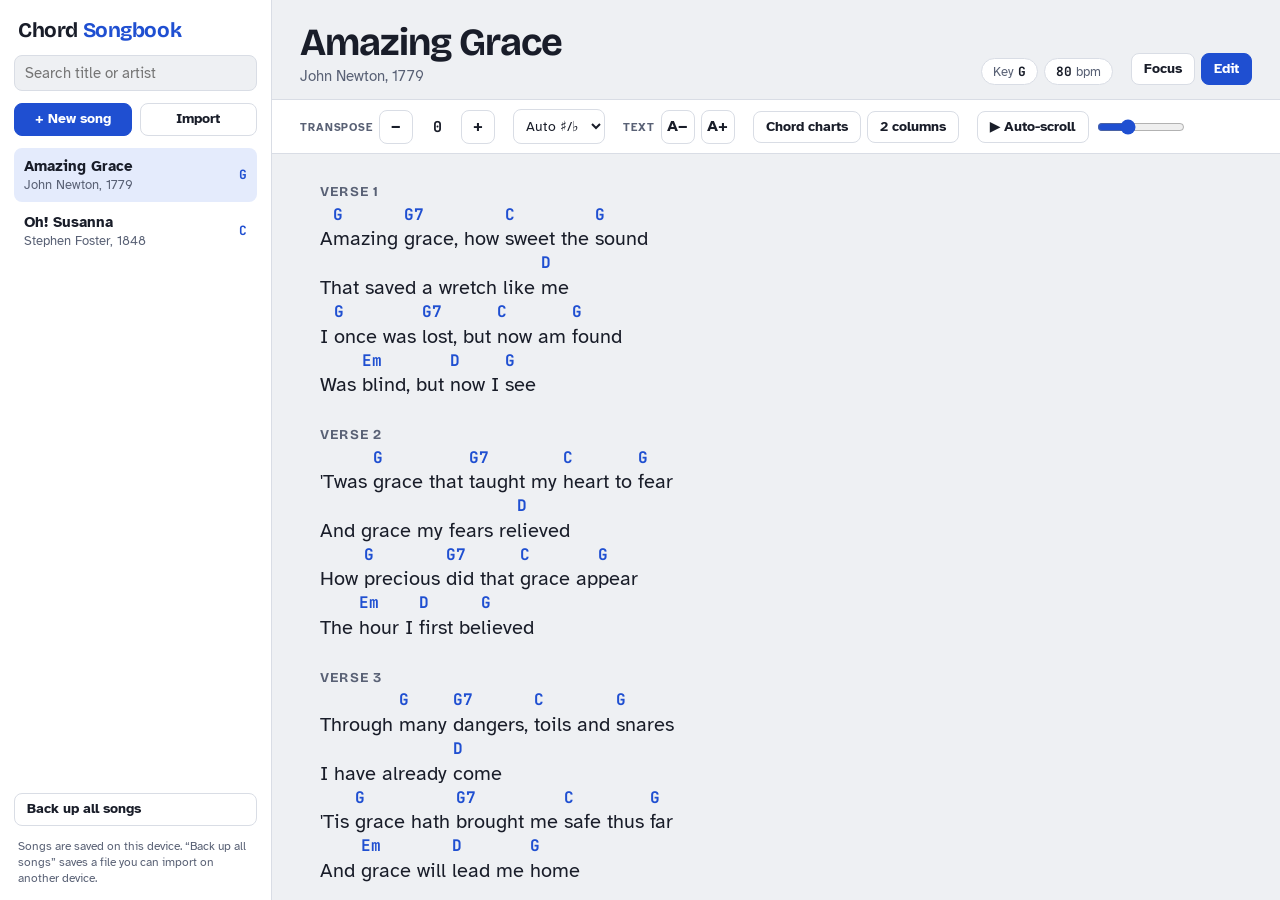
==== index.html @ 1536c65c "Add files via upload" ====
<!DOCTYPE html>
<html lang="en">
<head>
<meta charset="utf-8">
<meta name="viewport" content="width=device-width, initial-scale=1, viewport-fit=cover">
<meta name="apple-mobile-web-app-capable" content="yes">
<meta name="mobile-web-app-capable" content="yes">
<meta name="apple-mobile-web-app-title" content="Songbook">
<meta name="apple-mobile-web-app-status-bar-style" content="default">
<meta name="theme-color" content="#ffffff" media="(prefers-color-scheme: light)">
<meta name="theme-color" content="#181c25" media="(prefers-color-scheme: dark)">
<link rel="manifest" href="manifest.webmanifest">
<link rel="apple-touch-icon" href="icon-180.png">
<title>Chord Songbook</title>
<link rel="preconnect" href="https://fonts.googleapis.com">
<link rel="preconnect" href="https://fonts.gstatic.com" crossorigin>
<link href="https://fonts.googleapis.com/css2?family=Atkinson+Hyperlegible:wght@400;700&family=Bricolage+Grotesque:opsz,wght@12..96,600;12..96,700&family=JetBrains+Mono:wght@500;700&display=swap" rel="stylesheet">
<style>
:root{
  /* Layout: song library rail on the left, music-stand reading pane on the right */
  --bg:#eef0f3; --surface:#ffffff; --ink:#191d29; --muted:#596175; --line:#d9dde5;
  --accent:#1f4fd1; --accent-soft:#e4ebfc; --danger:#b42318;
  --f-display:"Bricolage Grotesque","Segoe UI",system-ui,sans-serif;
  --f-body:"Atkinson Hyperlegible","Segoe UI",system-ui,sans-serif;
  --f-chord:"JetBrains Mono",ui-monospace,"Cascadia Mono",Consolas,monospace;
  color-scheme:light;
}
@media (prefers-color-scheme: dark){
  :root:not([data-theme="light"]){
    --bg:#10131a; --surface:#181c25; --ink:#e7eaf1; --muted:#949cae; --line:#2b3140;
    --accent:#8aa9ff; --accent-soft:#1e2842; --danger:#ff8a80; color-scheme:dark;
  }
}
:root[data-theme="dark"]{
  --bg:#10131a; --surface:#181c25; --ink:#e7eaf1; --muted:#949cae; --line:#2b3140;
  --accent:#8aa9ff; --accent-soft:#1e2842; --danger:#ff8a80; color-scheme:dark;
}
*{box-sizing:border-box}
html,body{height:100%;margin:0}
body{background:var(--bg);color:var(--ink);font-family:var(--f-body);font-size:15px;overflow:hidden;overscroll-behavior:none;-webkit-tap-highlight-color:transparent;-webkit-text-size-adjust:100%}
.app{padding:env(safe-area-inset-top) env(safe-area-inset-right) 0 env(safe-area-inset-left)}
.scroller,.song-list,.edit-prev{-webkit-overflow-scrolling:touch}
button,select,input,textarea{font:inherit;color:inherit}
:focus-visible{outline:2px solid var(--accent);outline-offset:2px}
[hidden]{display:none !important}

.app{display:grid;grid-template-columns:272px minmax(0,1fr);height:100%}
.app.focus{grid-template-columns:minmax(0,1fr)}
.app.focus .lib{display:none}

/* Library */
.lib{background:var(--surface);border-right:1px solid var(--line);display:flex;flex-direction:column;gap:12px;padding:18px 14px 14px;min-height:0}
.lib-head{display:flex;justify-content:space-between;align-items:center;padding:0 4px}
.brand{font-family:var(--f-display);font-weight:700;font-size:1.3rem;letter-spacing:-.02em}
.brand span{color:var(--accent)}
#search{width:100%;padding:8px 10px;border:1px solid var(--line);border-radius:8px;background:var(--bg)}
.lib-actions{display:flex;gap:8px}
.lib-actions .btn{flex:1;justify-content:center}
.song-list{list-style:none;margin:0;padding:0;overflow:auto;flex:1;min-height:0;display:flex;flex-direction:column;gap:2px}
.song-list button{width:100%;text-align:left;border:0;background:none;padding:9px 10px;border-radius:8px;cursor:pointer;display:grid;grid-template-columns:1fr auto;gap:1px 10px}
.song-list button:hover{background:var(--bg)}
.song-list button[aria-current="true"]{background:var(--accent-soft)}
.sl-title{font-weight:700;overflow-wrap:anywhere}
.sl-artist{grid-column:1;color:var(--muted);font-size:.84rem}
.sl-key{grid-row:1 / 3;grid-column:2;align-self:center;font-family:var(--f-chord);font-size:.8rem;color:var(--accent);font-weight:700}
.empty-list{color:var(--muted);font-size:.9rem;padding:8px 10px}
.lib-foot{margin:0;color:var(--muted);font-size:.78rem;padding:0 4px}

/* Buttons */
.btn{display:inline-flex;align-items:center;gap:6px;border:1px solid var(--line);background:var(--surface);padding:7px 12px;border-radius:8px;cursor:pointer;font-weight:700;font-size:.88rem;white-space:nowrap;line-height:1.2}
.btn:hover{border-color:var(--muted)}
.btn.primary{background:var(--accent);border-color:var(--accent);color:var(--surface)}
.btn.danger{color:var(--danger)}
.btn.danger.armed{background:var(--danger);border-color:var(--danger);color:var(--surface)}
.btn[aria-pressed="true"]{background:var(--accent-soft);border-color:var(--accent);color:var(--accent)}
.btn.sq{width:34px;height:34px;padding:0;justify-content:center;font-size:1rem}
.only-mobile{display:none}

/* Main */
.main{min-width:0;min-height:0;display:flex;flex-direction:column}
.view,.edit{display:flex;flex-direction:column;min-height:0;flex:1}
.song-head{display:flex;align-items:flex-end;gap:12px 18px;padding:22px 28px 14px;flex-wrap:wrap}
.titles{flex:1;min-width:200px}
h1{font-family:var(--f-display);font-size:clamp(1.6rem,3vw,2.4rem);line-height:1.08;margin:0;text-wrap:balance;letter-spacing:-.025em}
.artist{margin:4px 0 0;color:var(--muted)}
.chips{display:flex;gap:6px;flex-wrap:wrap}
.chip{font-size:.8rem;border:1px solid var(--line);border-radius:999px;padding:4px 11px;background:var(--surface);color:var(--muted)}
.chip b{color:var(--ink);font-family:var(--f-chord)}
.toolbar{display:flex;flex-wrap:wrap;gap:8px 18px;align-items:center;padding:9px 28px;border-top:1px solid var(--line);border-bottom:1px solid var(--line);background:var(--surface)}
.tg{display:flex;align-items:center;gap:6px}
.tg.end{margin-left:auto}
.tl{font-size:.7rem;text-transform:uppercase;letter-spacing:.08em;color:var(--muted);font-weight:700}
#tVal{min-width:2.4em;text-align:center;font-family:var(--f-chord);font-weight:700;font-variant-numeric:tabular-nums}
select{border:1px solid var(--line);border-radius:8px;background:var(--surface);padding:7px 8px;font-size:.88rem}
input[type=range]{accent-color:var(--accent);width:88px}
.scroller{flex:1;overflow:auto;padding:26px 28px 45vh;scroll-behavior:auto}

/* Song sheet */
.sheet{--fs:20px;font-size:var(--fs);max-width:62em}
.sheet.cols{columns:2 20em;column-gap:3em;max-width:none}
.stanza{margin:0 0 1.1em;break-inside:avoid;padding:.15em 0 .15em .85em;border-left:3px solid transparent}
.stanza.chorus{border-left-color:var(--accent)}
.label{font-family:var(--f-display);font-weight:700;font-size:.68em;text-transform:uppercase;letter-spacing:.09em;color:var(--muted);margin:0 0 .25em}
.line{display:flex;flex-wrap:wrap;align-items:flex-end;line-height:1.35}
.line.plain{display:block;white-space:pre-wrap}
.seg{display:inline-flex;flex-direction:column}
.ch{font-family:var(--f-chord);font-weight:700;color:var(--accent);font-size:.8em;padding:0 .5em 0 0;line-height:1.35;white-space:pre;border:0;background:none;text-align:left;cursor:pointer;border-radius:3px}
.ch:hover{text-decoration:underline;text-underline-offset:3px}
.ch.na{cursor:default;text-decoration:none}
.ch.blank{visibility:hidden;width:0;padding:0;overflow:hidden}
.ly{white-space:pre;min-height:1.35em}
.chords-only .seg{margin-right:1.1em}
.chords-only .ly{display:none}
.sheet-empty{color:var(--muted);font-size:1rem;max-width:36em}

/* Chord diagrams */
.diagrams{display:flex;flex-wrap:wrap;gap:10px;margin:0 0 26px}
.dg{background:var(--surface);border:1px solid var(--line);border-radius:10px;padding:8px 6px 6px;display:flex;flex-direction:column;align-items:center;gap:2px;width:86px}
.dg-name{font-family:var(--f-chord);font-weight:700;color:var(--accent);font-size:.9rem}
.dg svg{width:70px;height:82px;color:var(--ink);display:block}
.dg-note{font-size:.68rem;color:var(--muted);text-align:center}
.pop{position:fixed;z-index:30;filter:drop-shadow(0 6px 18px rgba(0,0,0,.18))}

/* Editor */
.edit-bar{display:flex;gap:8px;align-items:center;padding:12px 20px;border-bottom:1px solid var(--line);background:var(--surface);flex-wrap:wrap}
.edit-bar strong{font-family:var(--f-display);font-size:1.1rem}
.spacer{flex:1}
.edit-grid{flex:1;display:grid;grid-template-columns:minmax(0,1fr) minmax(0,1fr);min-height:0}
.edit-src{display:flex;flex-direction:column;padding:16px 20px;gap:10px;min-height:0;border-right:1px solid var(--line);overflow:auto}
.edit-src label,.prev-label{font-size:.7rem;text-transform:uppercase;letter-spacing:.08em;color:var(--muted);font-weight:700}
#src{flex:1;min-height:320px;resize:none;font-family:var(--f-chord);font-size:14px;line-height:1.55;border:1px solid var(--line);border-radius:10px;padding:12px 14px;background:var(--surface);tab-size:4;white-space:pre;overflow:auto}
.edit-prev{overflow:auto;padding:16px 24px 60px;display:flex;flex-direction:column;gap:12px}
.edit-prev .sheet{--fs:17px}
.prev-title{font-family:var(--f-display);font-size:1.4rem;font-weight:700;margin:0}
.help{font-size:.86rem;color:var(--muted);border:1px solid var(--line);border-radius:10px;padding:8px 12px;background:var(--surface)}
.help summary{cursor:pointer;font-weight:700;color:var(--ink)}
.help dl{display:grid;grid-template-columns:auto 1fr;gap:6px 14px;margin:10px 0 4px}
.help dt{font-family:var(--f-chord);color:var(--ink);font-size:.8rem;white-space:pre}
.help dd{margin:0}

.toast{position:fixed;bottom:20px;left:50%;transform:translateX(-50%);background:var(--ink);color:var(--bg);padding:9px 16px;border-radius:8px;font-weight:700;font-size:.9rem;z-index:40;opacity:0;pointer-events:none;transition:opacity .2s}
.toast.show{opacity:1}
.scrim{display:none}

@media (max-width: 760px){
  .app{grid-template-columns:minmax(0,1fr)}
  .lib{position:fixed;inset:0 auto 0 0;width:min(300px,86vw);z-index:20;transform:translateX(-102%);transition:transform .2s ease;box-shadow:0 0 40px rgba(0,0,0,.25)}
  .lib.open{transform:none}
  .scrim.show{display:block;position:fixed;inset:0;background:rgba(0,0,0,.35);z-index:15}
  .only-mobile{display:inline-flex}
  .song-head{padding:16px 16px 10px}
  .toolbar{padding:8px 16px;gap:8px 12px}
  .tg.end{margin-left:0}
  .scroller{padding:18px 16px 45vh}
  .edit-grid{grid-template-columns:minmax(0,1fr);overflow:auto}
  .edit-src{border-right:0;border-bottom:1px solid var(--line);overflow:visible}
  #src{min-height:45vh}
  .edit-prev{overflow:visible}
}
@media (pointer: coarse){
  .btn{min-height:42px;padding:8px 14px}
  .btn.sq{width:44px;height:44px}
  select{min-height:42px}
  #search,select,#src{font-size:16px}
  input[type=range]{width:120px}
  .song-list button{padding:12px 10px}
  .lib-foot{padding-bottom:env(safe-area-inset-bottom)}
}
@media (prefers-reduced-motion: reduce){ .lib,.toast{transition:none} }
</style>
</head>
<body>
<div class="app" id="app">
  <aside class="lib" id="lib" aria-label="Song library">
    <div class="lib-head">
      <div class="brand">Chord <span>Songbook</span></div>
      <button class="btn sq only-mobile" id="closeLib" aria-label="Close song list">✕</button>
    </div>
    <input id="search" type="search" placeholder="Search title or artist" aria-label="Search songs">
    <div class="lib-actions">
      <button class="btn primary" id="newSong">+ New song</button>
      <button class="btn" id="importBtn">Import</button>
      <input type="file" id="importFile" accept=".cho,.chordpro,.chopro,.crd,.pro,.txt,.json,text/plain,application/json" multiple hidden>
    </div>
    <ul class="song-list" id="songList"></ul>
    <button class="btn" id="backupBtn">Back up all songs</button>
    <p class="lib-foot">Songs are saved on this device. “Back up all songs” saves a file you can import on another device.</p>
  </aside>
  <div class="scrim" id="scrim"></div>

  <main class="main">
    <section class="view" id="viewMode">
      <header class="song-head">
        <button class="btn only-mobile" id="openLib">☰ Songs</button>
        <div class="titles">
          <h1 id="songTitle">Untitled</h1>
          <p class="artist" id="songArtist"></p>
        </div>
        <div class="chips" id="chips"></div>
        <div class="tg">
          <button class="btn" id="focusBtn" aria-pressed="false">Focus</button>
          <button class="btn primary" id="editBtn">Edit</button>
        </div>
      </header>
      <div class="toolbar" id="toolbar" role="toolbar" aria-label="Song controls">
        <div class="tg"><span class="tl">Transpose</span>
          <button class="btn sq" id="tDown" aria-label="Transpose down a half step">−</button>
          <output id="tVal" aria-live="polite">0</output>
          <button class="btn sq" id="tUp" aria-label="Transpose up a half step">+</button>
        </div>
        <div class="tg">
          <select id="acc" aria-label="Sharps or flats">
            <option value="auto">Auto ♯/♭</option>
            <option value="sharp">Sharps ♯</option>
            <option value="flat">Flats ♭</option>
          </select>
        </div>
        <div class="tg"><span class="tl">Text</span>
          <button class="btn sq" id="fDown" aria-label="Smaller text">A−</button>
          <button class="btn sq" id="fUp" aria-label="Larger text">A+</button>
        </div>
        <div class="tg">
          <button class="btn" id="dgBtn" aria-pressed="false">Chord charts</button>
          <button class="btn" id="colsBtn" aria-pressed="false">2 columns</button>
        </div>
        <div class="tg"><button class="btn" id="scrollBtn" aria-pressed="false">▶ Auto-scroll</button>
          <input type="range" id="speed" min="1" max="10" value="4" aria-label="Scroll speed">
        </div>
      </div>
      <div class="scroller" id="scroller">
        <div class="diagrams" id="diagrams" hidden></div>
        <article class="sheet" id="sheet"></article>
      </div>
    </section>

    <section class="edit" id="editMode" hidden>
      <div class="edit-bar">
        <strong id="editHeading">Edit song</strong>
        <span class="spacer"></span>
        <button class="btn" id="copyBtn">Copy text</button>
        <button class="btn danger" id="deleteBtn">Delete</button>
        <button class="btn" id="cancelBtn">Cancel</button>
        <button class="btn primary" id="saveBtn">Save</button>
      </div>
      <div class="edit-grid">
        <div class="edit-src">
          <label for="src">Song text</label>
          <textarea id="src" spellcheck="false" autocomplete="off"></textarea>
          <details class="help">
            <summary>Formatting help</summary>
            <dl>
              <dt>[G]Amazing [C]grace</dt><dd>Chord in brackets, placed right before the syllable it lands on.</dd>
              <dt>G      C
Amazing grace</dt><dd>Or paste a chord line above a lyric line; columns line up automatically.</dd>
              <dt>{title: Song}</dt><dd>Also {artist: …}, {key: G}, {capo: 2}, {tempo: 90}.</dd>
              <dt>Verse 1:</dt><dd>Section labels: a short line ending in a colon, or [Chorus], [Bridge], etc.</dd>
              <dt>{soc} … {eoc}</dt><dd>Marks a chorus block. A “Chorus:” label works too.</dd>
              <dt>{c: Repeat x2}</dt><dd>A note shown between sections.</dd>
            </dl>
          </details>
        </div>
        <div class="edit-prev">
          <div class="prev-label">Preview</div>
          <p class="prev-title" id="prevTitle"></p>
          <article class="sheet" id="preview"></article>
        </div>
      </div>
    </section>
  </main>
</div>
<div class="pop" id="pop" hidden></div>
<div class="toast" id="toast" role="status"></div>

<script>
(function(){
"use strict";
const $ = id => document.getElementById(id);

/* ---------- Music theory ---------- */
const SHARP = ['C','C#','D','D#','E','F','F#','G','G#','A','A#','B'];
const FLAT  = ['C','Db','D','Eb','E','F','Gb','G','Ab','A','Bb','B'];
const ODD = {Cb:11, Fb:4, 'E#':5, 'B#':0};
function normAcc(s){ return s.replace(/♯/g,'#').replace(/♭/g,'b'); }
function noteIdx(n){
  n = normAcc(n);
  let i = SHARP.indexOf(n); if (i < 0) i = FLAT.indexOf(n);
  if (i < 0 && n in ODD) i = ODD[n];
  return i;
}
const CHORD_RE = /^[A-G](?:#|b|♯|♭)?(?:maj|min|m|M|dim|aug|sus|add|°|ø|\+|-)?\d*(?:(?:maj|sus|add|b|#|♭|♯|\+|-)\d+)*(?:\([^)]*\))?(?:\/[A-G](?:#|b|♯|♭)?)?$/;
function isChord(t){ return CHORD_RE.test(t.trim()); }
function isChordLine(t){
  const toks = t.trim().split(/\s+/).filter(Boolean);
  if (!toks.length) return false;
  let n = 0;
  for (const k of toks){
    if (k === '|' || k === '||' || /^N\.?C\.?$/i.test(k) || /^\(?x\d+\)?$/i.test(k)) continue;
    if (!isChord(k)) return false;
    n++;
  }
  return n > 0;
}
function transposeChord(ch, semis, flats){
  const m = normAcc(ch).match(/^([A-G][#b]?)(.*?)(?:\/([A-G][#b]?))?$/);
  if (!m || !isChord(ch)) return ch;
  const names = flats ? FLAT : SHARP;
  const mv = n => { const i = noteIdx(n); return i < 0 ? n : names[(i + semis + 120) % 12]; };
  return mv(m[1]) + m[2] + (m[3] ? '/' + mv(m[3]) : '');
}
function prettyChord(c){
  return c.replace(/^([A-G])#/,'$1♯').replace(/^([A-G])b/,'$1♭')
          .replace(/\/([A-G])#/,'/$1♯').replace(/\/([A-G])b/,'/$1♭')
          .replace(/b(\d)/g,'♭$1').replace(/#(\d)/g,'♯$1');
}
const FLAT_MAJ = [5,10,3,8,1,6], FLAT_MIN = [2,7,0,5,10,3];
function useFlats(baseChord, semis, pref){
  if (pref === 'flat') return true;
  if (pref === 'sharp') return false;
  if (!baseChord) return false;
  const m = normAcc(baseChord).match(/^([A-G][#b]?)(m(?!aj))?/);
  if (!m) return false;
  const i = noteIdx(m[1]); if (i < 0) return false;
  const t = (i + semis + 120) % 12;
  return m[2] ? FLAT_MIN.includes(t) : FLAT_MAJ.includes(t);
}

/* ---------- Guitar chord shapes ---------- */
const SHAPES = {
  C:'x32010', D:'xx0232', E:'022100', F:'133211', G:'320003', A:'x02220', B:'x24442',
  Cm:'x35543', Dm:'xx0231', Em:'022000', Fm:'133111', Gm:'355333', Am:'x02210', Bm:'x24432',
  C7:'x32310', D7:'xx0212', E7:'020100', F7:'131211', G7:'320001', A7:'x02020', B7:'x21202',
  Am7:'x02010', Dm7:'xx0211', Em7:'022030', Bm7:'x20202',
  Cmaj7:'x32000', Dmaj7:'xx0222', Fmaj7:'xx3210', Gmaj7:'320002', Amaj7:'x02120', Emaj7:'021100',
  Dsus2:'xx0230', Dsus4:'xx0233', Asus2:'x02200', Asus4:'x02230', Esus4:'022200', Gsus4:'330013', Csus4:'x33010',
  Cadd9:'x32030', 'F#m':'244222', 'C#m':'x46654', 'G#m':'466444', 'F#':'244322', 'C#':'x46664',
  Bb:'x13331', Eb:'x68886', Ab:'466544', Bbm:'x13321', Ebm:'x68766'
};
const ENH = {'C#':'Db','Db':'C#','D#':'Eb','Eb':'D#','F#':'Gb','Gb':'F#','G#':'Ab','Ab':'G#','A#':'Bb','Bb':'A#'};
const E_SHAPE = {'':[0,2,2,1,0,0], m:[0,2,2,0,0,0], '7':[0,2,0,1,0,0], m7:[0,2,0,0,0,0], sus4:[0,2,2,2,0,0]};
const A_SHAPE = {'':[-1,0,2,2,2,0], m:[-1,0,2,2,1,0], '7':[-1,0,2,0,2,0], m7:[-1,0,2,0,1,0], maj7:[-1,0,2,1,2,0], sus4:[-1,0,2,2,3,0], sus2:[-1,0,2,2,0,0]};
const parseShape = s => s.split('').map(c => c === 'x' ? -1 : +c);
function chordShape(name){
  name = normAcc(name).split('/')[0];
  const m = name.match(/^([A-G][#b]?)(.*)$/); if (!m) return null;
  let root = m[1], suf = m[2];
  suf = suf.replace(/^min/,'m').replace(/^-(?=\d|$)/,'m').replace(/^M7/,'maj7').replace(/^M$/,'').replace(/^maj$/,'');
  if (SHAPES[root + suf]) return {frets: parseShape(SHAPES[root + suf])};
  if (ENH[root] && SHAPES[ENH[root] + suf]) return {frets: parseShape(SHAPES[ENH[root] + suf])};
  let q = suf, approx = false;
  if (!(q in A_SHAPE) && !(q in E_SHAPE)){
    approx = true;
    if (/^m(?!aj)/.test(q)) q = q.includes('7') ? 'm7' : 'm';
    else q = q.includes('7') ? '7' : '';
  }
  const r = noteIdx(root); if (r < 0) return null;
  const cands = [];
  if (E_SHAPE[q]) cands.push({base:(r - 4 + 12) % 12, s:E_SHAPE[q]});
  if (A_SHAPE[q]) cands.push({base:(r - 9 + 12) % 12, s:A_SHAPE[q]});
  cands.sort((a,b) => a.base - b.base);
  const c = cands[0];
  return {frets: c.s.map(f => f < 0 ? -1 : f + c.base), approx: approx ? (root + q) : null};
}
function diagramSVG(frets){
  const fretted = frets.filter(f => f > 0);
  const max = fretted.length ? Math.max(...fretted) : 0;
  const min = fretted.length ? Math.min(...fretted) : 0;
  const base = max <= 4 ? 1 : min;
  const x0 = 14, dx = 9, y0 = 16, dy = 12, nF = 5;
  let s = '<svg viewBox="0 0 70 82" aria-hidden="true">';
  for (let i = 0; i < 6; i++) s += `<line x1="${x0+i*dx}" y1="${y0}" x2="${x0+i*dx}" y2="${y0+nF*dy}" stroke="currentColor" stroke-width=".9" opacity=".55"/>`;
  for (let j = 0; j <= nF; j++){
    const nut = j === 0 && base === 1;
    s += `<line x1="${x0}" y1="${y0+j*dy}" x2="${x0+5*dx}" y2="${y0+j*dy}" stroke="currentColor" stroke-width="${nut?3:.9}" opacity="${nut?1:.55}"/>`;
  }
  if (base > 1) s += `<text x="${x0-4}" y="${y0+dy*.5+3}" font-size="8" text-anchor="end" fill="currentColor" font-family="sans-serif">${base}</text>`;
  const first = frets.findIndex(f => f >= 0);
  const barre = min > 0 && frets[first] === min && frets[5] === min && frets.slice(first).every(f => f >= min) && frets.filter(f => f === min).length >= 2;
  if (barre){
    const y = y0 + (min - base + .5) * dy;
    s += `<rect x="${x0+first*dx-3.6}" y="${y-3.6}" width="${(5-first)*dx+7.2}" height="7.2" rx="3.6" fill="currentColor"/>`;
  }
  frets.forEach((f,i) => {
    const x = x0 + i*dx;
    if (f < 0) s += `<text x="${x}" y="${y0-4}" font-size="8" text-anchor="middle" fill="currentColor" opacity=".7" font-family="sans-serif">×</text>`;
    else if (f === 0) s += `<circle cx="${x}" cy="${y0-6}" r="2.4" fill="none" stroke="currentColor" stroke-width=".9"/>`;
    else if (!(barre && f === min)) s += `<circle cx="${x}" cy="${y0+(f-base+.5)*dy}" r="3.5" fill="currentColor"/>`;
  });
  return s + '</svg>';
}
function diagramCard(name){
  const shape = chordShape(name);
  const label = esc(prettyChord(name));
  if (!shape) return `<div class="dg"><div class="dg-name">${label}</div><div class="dg-note">No chart</div></div>`;
  const note = shape.approx ? `<div class="dg-note">shown as ${esc(prettyChord(shape.approx))}</div>` : '';
  return `<div class="dg"><div class="dg-name">${label}</div>${diagramSVG(shape.frets)}${note}</div>`;
}

/* ---------- Parsing ---------- */
function esc(s){ return String(s).replace(/[&<>"]/g, c => ({'&':'&amp;','<':'&lt;','>':'&gt;','"':'&quot;'}[c])); }
const SECTION_RE = /^(verse|chorus|bridge|intro|outro|pre-?chorus|refrain|interlude|solo|tag|coda|instrumental|ending|break|hook|riff)\b[\w .#\-]*:?$/i;
function labelOf(t){
  const br = t.match(/^\[([^\]]+)\]:?$/);
  if (br && !isChord(br[1].trim()) && !/^N\.?C\.?$/i.test(br[1].trim())) return br[1].trim();
  if (t.length <= 32 && !t.includes('[') && (SECTION_RE.test(t) || /^[A-Za-z][\w .#\-]{0,26}:$/.test(t)) && !isChordLine(t)) return t.replace(/:$/,'').trim();
  return null;
}
function chordPositions(line){
  const res = [], re = /\S+/g; let m;
  while ((m = re.exec(line))) if (m[0] !== '|' && m[0] !== '||') res.push({pos:m.index, chord:m[0]});
  return res;
}
function mergeLines(cline, lyric){
  const cp = chordPositions(cline), segs = [];
  let ly = lyric;
  const last = cp[cp.length-1].pos;
  if (ly.length < last) ly = ly.padEnd(last, ' ');
  if (cp[0].pos > 0) segs.push({chord:'', text:ly.slice(0, cp[0].pos)});
  cp.forEach((c,i) => segs.push({chord:c.chord, text:ly.slice(c.pos, i+1 < cp.length ? cp[i+1].pos : undefined)}));
  return segs;
}
function parseInline(line){
  const parts = line.split(/\[([^\]]*)\]/), segs = [];
  if (parts[0]) segs.push({chord:'', text:parts[0]});
  for (let i = 1; i < parts.length; i += 2) segs.push({chord:parts[i].trim(), text:parts[i+1] || ''});
  return segs;
}
function parseSong(text){
  const meta = {}, out = [];
  let chorus = false, plainChorus = false;
  const raw = text.replace(/\r\n?/g,'\n').replace(/\t/g,'    ').split('\n');
  for (let i = 0; i < raw.length; i++){
    const line = raw[i], t = line.trim();
    const d = t.match(/^\{\s*([a-z_]+)\s*(?::\s*(.*?))?\s*\}$/i);
    if (d){
      const k = d[1].toLowerCase(), v = (d[2] || '').trim();
      if (k === 'title' || k === 't') meta.title = v;
      else if (['subtitle','st','artist','composer','lyricist'].includes(k)) { if (!meta.artist) meta.artist = v; }
      else if (k === 'key') meta.key = v;
      else if (k === 'capo') meta.capo = v;
      else if (k === 'tempo') meta.tempo = v;
      else if (['comment','c','ci','comment_italic','cb','comment_box','highlight'].includes(k)) out.push({type:'label', text:v});
      else if (k === 'soc' || k === 'start_of_chorus'){ chorus = true; out.push({type:'break'}); out.push({type:'label', text:v || 'Chorus'}); }
      else if (k === 'eoc' || k === 'end_of_chorus'){ chorus = false; out.push({type:'break'}); }
      else if (k === 'sob' || k === 'start_of_bridge'){ out.push({type:'break'}); out.push({type:'label', text:v || 'Bridge'}); }
      else if (k === 'sov' || k === 'start_of_verse'){ out.push({type:'break'}); if (v) out.push({type:'label', text:v}); }
      continue;
    }
    if (t === ''){ plainChorus = false; out.push({type:'break'}); continue; }
    if (t.startsWith('#')) continue;
    const lab = labelOf(t);
    if (lab){
      plainChorus = /^(chorus|refrain)/i.test(lab);
      out.push({type:'break'}); out.push({type:'label', text:lab, chorus:plainChorus || chorus});
      continue;
    }
    let segs, only = false;
    if (isChordLine(t)){
      const next = raw[i+1];
      const nt = next === undefined ? '' : next.trim();
      if (nt && !isChordLine(nt) && !nt.startsWith('{') && !nt.includes('[') && !labelOf(nt)){
        segs = mergeLines(line.replace(/\t/g,'    '), next.replace(/\t/g,'    ')); i++;
      } else { segs = chordPositions(line).map(c => ({chord:c.chord, text:''})); only = true; }
    } else segs = parseInline(line);
    out.push({type:'lyric', segs, only, chorus: chorus || plainChorus});
  }
  return {meta, lines: out};
}
function firstChord(p){
  for (const l of p.lines) if (l.type === 'lyric') for (const s of l.segs) if (s.chord && isChord(s.chord)) return s.chord;
  return null;
}

/* ---------- Rendering ---------- */
function renderSheet(el, p, prefs, opts){
  const base = p.meta.key || firstChord(p);
  const flats = useFlats(base, prefs.t, prefs.acc);
  const tc = c => (prefs.t === 0 && prefs.acc === 'auto') ? c : transposeChord(c, prefs.t, flats);
  const used = [];
  const stanzas = []; let cur = null;
  const open = () => { if (!cur){ cur = {chorus:false, html:''}; stanzas.push(cur); } };
  for (const l of p.lines){
    if (l.type === 'break'){ cur = null; continue; }
    open();
    if (l.type === 'label'){
      if (l.chorus) cur.chorus = true;
      cur.html += `<div class="label">${esc(l.text)}</div>`; continue;
    }
    if (l.chorus) cur.chorus = true;
    const has = l.segs.some(s => s.chord);
    if (!has){ cur.html += `<div class="line plain">${esc(l.segs.map(s => s.text).join('')) || '&nbsp;'}</div>`; continue; }
    let h = `<div class="line${l.only ? ' chords-only' : ''}">`;
    for (const s of l.segs){
      let chHtml;
      if (!s.chord) chHtml = `<span class="ch blank" aria-hidden="true">·</span>`;
      else {
        const c = tc(s.chord), ok = isChord(c);
        if (ok && !used.includes(c)) used.push(c);
        chHtml = ok ? `<button type="button" class="ch" data-c="${esc(c)}">${esc(prettyChord(c))}</button>`
                    : `<span class="ch na">${esc(s.chord)}</span>`;
      }
      h += `<span class="seg">${chHtml}<span class="ly">${esc(s.text)}</span></span>`;
    }
    cur.html += h + '</div>';
  }
  el.innerHTML = stanzas.filter(s => s.html).map(s => `<div class="stanza${s.chorus ? ' chorus' : ''}">${s.html}</div>`).join('')
    || `<p class="sheet-empty">This song has no lyrics yet. Choose Edit to add some.</p>`;
  return {used, flats, tc};
}

/* ---------- Samples (public-domain songs) ---------- */
function cl(pairs){ let s = ''; for (const [pos, c] of pairs){ s = s.padEnd(pos, ' ') + c; } return s; }
const SAMPLES = [
`{title: Amazing Grace}
{artist: John Newton, 1779}
{key: G}
{tempo: 80}

Verse 1:
A[G]mazing [G7]grace, how [C]sweet the [G]sound
That saved a wretch like [D]me
I [G]once was [G7]lost, but [C]now am [G]found
Was [Em]blind, but [D]now I [G]see

Verse 2:
'Twas [G]grace that [G7]taught my [C]heart to [G]fear
And grace my fears re[D]lieved
How [G]precious [G7]did that [C]grace ap[G]pear
The [Em]hour I [D]first be[G]lieved

Verse 3:
Through [G]many [G7]dangers, [C]toils and [G]snares
I have already [D]come
'Tis [G]grace hath [G7]brought me [C]safe thus [G]far
And [Em]grace will [D]lead me [G]home`,
`{title: Oh! Susanna}
{artist: Stephen Foster, 1848}
{key: C}

Verse 1:
${cl([[0,'C'],[40,'G']])}
I come from Alabama with my banjo on my knee
${cl([[4,'C'],[37,'G'],[44,'C']])}
I'm going to Louisiana, my true love for to see
${cl([[3,'C'],[55,'G']])}
It rained all night the day I left, the weather it was dry
${cl([[4,'C'],[42,'G'],[52,'C']])}
The sun so hot I froze to death, Susanna, don't you cry

Chorus:
${cl([[0,'F'],[4,'C'],[26,'G']])}
Oh! Susanna, oh don't you cry for me
${cl([[6,'C'],[41,'G'],[44,'C']])}
For I come from Alabama with my banjo on my knee

{c: Chords above the lyrics are lined up automatically}`
];
const TEMPLATE = `{title: New Song}
{artist: }
{key: C}

Verse 1:
[C]Put chords in [F]brackets right be[G]fore the [C]word

Chorus:
F              C
Or write a chord line above the lyric
G                   C
and it lines up on its own
`;

/* ---------- State ---------- */
const STORE = 'chord-songbook.v1';
const DEF = () => ({t:0, acc:'auto', fs:20, cols:false, dg:false});
const uid = () => Date.now().toString(36) + Math.random().toString(36).slice(2,7);
function load(){
  try { const s = JSON.parse(localStorage.getItem(STORE)); if (s && Array.isArray(s.songs)) return s; } catch(e){}
  return {songs: SAMPLES.map((text, i) => ({id:'sample' + i, text, prefs:DEF()})), current:'sample0', speed:4};
}
let state = load();
function save(){ try { localStorage.setItem(STORE, JSON.stringify(state)); } catch(e){} }
const cache = new Map();
function parsed(song){
  const c = cache.get(song.id);
  if (c && c.text === song.text) return c.p;
  const p = parseSong(song.text); cache.set(song.id, {text:song.text, p}); return p;
}
const current = () => state.songs.find(s => s.id === state.current) || null;
const titleOf = s => parsed(s).meta.title || 'Untitled';

/* ---------- Library ---------- */
function renderList(){
  const q = $('search').value.trim().toLowerCase();
  const items = state.songs
    .map(s => ({s, p:parsed(s)}))
    .filter(({p}) => !q || ((p.meta.title || '') + ' ' + (p.meta.artist || '')).toLowerCase().includes(q))
    .sort((a,b) => (a.p.meta.title || 'Untitled').localeCompare(b.p.meta.title || 'Untitled'));
  $('songList').innerHTML = items.length ? items.map(({s,p}) => {
    const k = p.meta.key ? prettyChord(p.meta.key) : '';
    return `<li><button data-id="${esc(s.id)}" aria-current="${s.id === state.current}">
      <span class="sl-title">${esc(p.meta.title || 'Untitled')}</span>
      <span class="sl-key">${esc(k)}</span>
      <span class="sl-artist">${esc(p.meta.artist || ' ')}</span></button></li>`;
  }).join('') : `<li class="empty-list">${state.songs.length ? 'No songs match.' : 'No songs yet. Add one with “New song”.'}</li>`;
}
$('songList').addEventListener('click', e => {
  const b = e.target.closest('button[data-id]'); if (!b) return;
  state.current = b.dataset.id; save(); stopScroll(); $('scroller').scrollTop = 0;
  renderAll(); closeLib();
});
$('search').addEventListener('input', renderList);

/* ---------- View ---------- */
function renderView(){
  const song = current();
  const tb = $('toolbar');
  if (!song){
    $('songTitle').textContent = 'Your songbook is empty';
    $('songArtist').textContent = '';
    $('chips').innerHTML = '';
    tb.hidden = true; $('diagrams').hidden = true; $('editBtn').hidden = true; $('focusBtn').hidden = true;
    $('sheet').className = 'sheet';
    $('sheet').innerHTML = `<p class="sheet-empty">Choose “New song” to type or paste one in, or “Import file” to load a .cho or .txt chord sheet.</p>`;
    return;
  }
  tb.hidden = false; $('editBtn').hidden = false; $('focusBtn').hidden = false;
  const p = parsed(song), pr = song.prefs;
  $('songTitle').textContent = p.meta.title || 'Untitled';
  $('songArtist').textContent = p.meta.artist || '';
  const sheet = $('sheet');
  sheet.className = 'sheet' + (pr.cols ? ' cols' : '');
  sheet.style.setProperty('--fs', pr.fs + 'px');
  const r = renderSheet(sheet, p, pr);
  const chips = [];
  if (p.meta.key){
    const k = r.tc(p.meta.key);
    chips.push(`<span class="chip">Key <b>${esc(prettyChord(k))}</b>${pr.t ? ` · was ${esc(prettyChord(p.meta.key))}` : ''}</span>`);
  }
  if (p.meta.capo) chips.push(`<span class="chip">Capo <b>${esc(p.meta.capo)}</b></span>`);
  if (p.meta.tempo) chips.push(`<span class="chip"><b>${esc(p.meta.tempo)}</b> bpm</span>`);
  $('chips').innerHTML = chips.join('');
  $('tVal').textContent = pr.t > 0 ? '+' + pr.t : String(pr.t);
  $('acc').value = pr.acc;
  $('colsBtn').setAttribute('aria-pressed', pr.cols);
  $('dgBtn').setAttribute('aria-pressed', pr.dg);
  const dg = $('diagrams');
  dg.hidden = !pr.dg || !r.used.length;
  if (pr.dg) dg.innerHTML = r.used.map(diagramCard).join('');
}
function renderAll(){ renderList(); renderView(); }
function setPref(fn){ const s = current(); if (!s) return; fn(s.prefs); save(); renderView(); }

$('tUp').onclick = () => setPref(p => p.t = p.t >= 11 ? -11 + (p.t - 11) : p.t + 1);
$('tDown').onclick = () => setPref(p => p.t = p.t <= -11 ? 11 + (p.t + 11) : p.t - 1);
$('acc').onchange = e => setPref(p => p.acc = e.target.value);
$('fUp').onclick = () => setPref(p => p.fs = Math.min(40, p.fs + 2));
$('fDown').onclick = () => setPref(p => p.fs = Math.max(12, p.fs - 2));
$('colsBtn').onclick = () => setPref(p => p.cols = !p.cols);
$('dgBtn').onclick = () => setPref(p => p.dg = !p.dg);

/* Chord popover */
const pop = $('pop');
function closePop(){ pop.hidden = true; }
document.addEventListener('click', e => {
  const b = e.target.closest('.ch[data-c]');
  if (!b){ if (!e.target.closest('#pop')) closePop(); return; }
  pop.innerHTML = diagramCard(b.dataset.c);
  pop.hidden = false;
  const r = b.getBoundingClientRect();
  const w = pop.offsetWidth, h = pop.offsetHeight;
  let left = Math.min(Math.max(8, r.left - 10), innerWidth - w - 8);
  let top = r.bottom + 6; if (top + h > innerHeight - 8) top = r.top - h - 6;
  pop.style.left = left + 'px'; pop.style.top = top + 'px';
});
$('scroller').addEventListener('scroll', () => { if (!scrolling) closePop(); }, {passive:true});

/* Auto-scroll */
let scrolling = false, last = null, accum = 0;
const speedEl = $('speed');
speedEl.value = state.speed || 4;
speedEl.oninput = () => { state.speed = +speedEl.value; save(); };
function step(ts){
  if (!scrolling) return;
  const sc = $('scroller');
  if (last !== null){
    const v = +speedEl.value;
    accum += (6 + v * v * 1.6) * (ts - last) / 1000;
    const whole = Math.floor(accum);
    if (whole > 0){ sc.scrollTop += whole; accum -= whole; }
    if (sc.scrollTop + sc.clientHeight >= sc.scrollHeight - 1){ stopScroll(); return; }
  }
  last = ts; requestAnimationFrame(step);
}
function startScroll(){ scrolling = true; last = null; accum = 0; closePop(); $('scrollBtn').textContent = '❚❚ Pause'; $('scrollBtn').setAttribute('aria-pressed','true'); requestAnimationFrame(step); updateWake(); }
function stopScroll(){ scrolling = false; $('scrollBtn').textContent = '▶ Auto-scroll'; $('scrollBtn').setAttribute('aria-pressed','false'); updateWake(); }
$('scrollBtn').onclick = () => scrolling ? stopScroll() : startScroll();

/* Focus mode */
function setFocus(on){
  $('app').classList.toggle('focus', on);
  $('focusBtn').setAttribute('aria-pressed', on);
  updateWake();
  try {
    if (on && document.documentElement.requestFullscreen) document.documentElement.requestFullscreen().catch(() => {});
    else if (!on && document.fullscreenElement) document.exitFullscreen().catch(() => {});
  } catch(e){}
}
$('focusBtn').onclick = () => setFocus(!$('app').classList.contains('focus'));

/* Mobile drawer */
function openLib(){ $('lib').classList.add('open'); $('scrim').classList.add('show'); }
function closeLib(){ $('lib').classList.remove('open'); $('scrim').classList.remove('show'); }
$('openLib').onclick = openLib; $('closeLib').onclick = closeLib; $('scrim').onclick = closeLib;

/* ---------- Editor ---------- */
let editing = null, previewTimer = null, armTimer = null;
function openEditor(song, isNew){
  stopScroll(); closePop(); closeLib();
  editing = {song, isNew};
  $('src').value = song.text;
  $('editHeading').textContent = isNew ? 'New song' : 'Edit song';
  $('deleteBtn').hidden = isNew;
  disarm();
  $('viewMode').hidden = true; $('editMode').hidden = false;
  renderPreview();
  $('src').focus();
}
function closeEditor(){ editing = null; $('editMode').hidden = true; $('viewMode').hidden = false; renderAll(); }
function renderPreview(){
  const p = parseSong($('src').value);
  $('prevTitle').textContent = p.meta.title || 'Untitled';
  renderSheet($('preview'), p, DEF());
}
$('src').addEventListener('input', () => { clearTimeout(previewTimer); previewTimer = setTimeout(renderPreview, 120); });
$('src').addEventListener('keydown', e => {
  if (e.key === 'Tab'){ e.preventDefault(); const t = e.target, s = t.selectionStart; t.setRangeText('    ', s, t.selectionEnd, 'end'); renderPreview(); }
});
$('editBtn').onclick = () => { const s = current(); if (s) openEditor(s, false); };
$('newSong').onclick = () => openEditor({id:uid(), text:TEMPLATE, prefs:DEF()}, true);
$('cancelBtn').onclick = closeEditor;
$('saveBtn').onclick = () => {
  const {song, isNew} = editing;
  song.text = $('src').value;
  if (isNew) state.songs.push(song);
  state.current = song.id; save();
  $('scroller').scrollTop = 0;
  closeEditor(); toast('Saved');
};
function disarm(){ clearTimeout(armTimer); const b = $('deleteBtn'); b.classList.remove('armed'); b.textContent = 'Delete'; }
$('deleteBtn').onclick = () => {
  const b = $('deleteBtn');
  if (!b.classList.contains('armed')){ b.classList.add('armed'); b.textContent = 'Click again to delete'; armTimer = setTimeout(disarm, 3500); return; }
  disarm();
  const id = editing.song.id;
  state.songs = state.songs.filter(s => s.id !== id);
  cache.delete(id);
  if (state.current === id){
    const sorted = state.songs.slice().sort((a,b) => titleOf(a).localeCompare(titleOf(b)));
    state.current = sorted[0] ? sorted[0].id : null;
  }
  save(); closeEditor(); toast('Song deleted');
};
$('copyBtn').onclick = () => {
  const txt = $('src').value;
  const fallback = () => { $('src').focus(); $('src').select(); toast('Text selected. Press Ctrl+C (⌘C) to copy'); };
  try { navigator.clipboard.writeText(txt).then(() => toast('Song text copied'), fallback); } catch(e){ fallback(); }
};

/* Import */
$('importBtn').onclick = () => $('importFile').click();
$('importFile').onchange = async e => {
  const files = [...e.target.files]; let n = 0, dup = 0, lastId = null;
  for (const f of files){
    try {
      let text = await f.text();
      if (/\.json$/i.test(f.name) || /^\s*\{\s*"songbook"/.test(text)){
        const data = JSON.parse(text);
        const have = new Set(state.songs.map(s => s.text));
        for (const t of (data.songs || [])){
          if (typeof t.text !== 'string') continue;
          if (have.has(t.text)){ dup++; continue; }
          const s = {id:uid(), text:t.text, prefs:Object.assign(DEF(), t.prefs || {})};
          state.songs.push(s); lastId = s.id; n++;
        }
        continue;
      }
      if (!/\{\s*(title|t)\s*:/i.test(text)) text = `{title: ${f.name.replace(/\.[^.]+$/,'')}}\n` + text;
      const s = {id:uid(), text, prefs:DEF()}; state.songs.push(s); lastId = s.id; n++;
    } catch(err){}
  }
  e.target.value = '';
  try { cache.clear(); } catch(_){}
  if (lastId){ state.current = lastId; save(); renderAll(); closeLib(); }
  toast(n ? `Imported ${n} song${n > 1 ? 's' : ''}` + (dup ? ` (${dup} already here)` : '') : dup ? 'Those songs are already in your songbook' : 'Could not read that file');
};

/* Backup */
$('backupBtn').onclick = () => {
  const data = JSON.stringify({songbook:1, exported:new Date().toISOString(), songs:state.songs.map(s => ({text:s.text, prefs:s.prefs}))}, null, 2);
  try {
    const a = document.createElement('a');
    a.href = URL.createObjectURL(new Blob([data], {type:'application/json'}));
    a.download = 'songbook-backup-' + new Date().toISOString().slice(0,10) + '.json';
    document.body.appendChild(a); a.click(); a.remove();
    setTimeout(() => URL.revokeObjectURL(a.href), 4000);
    toast('Backup saved to Downloads');
  } catch(e){ toast('Could not save the backup file'); }
};

/* Keep the screen on while scrolling or in Focus mode */
let wakeLock = null;
async function updateWake(){
  const want = scrolling || $('app').classList.contains('focus');
  try {
    if (want && !wakeLock && navigator.wakeLock && document.visibilityState === 'visible'){
      wakeLock = await navigator.wakeLock.request('screen');
      wakeLock.addEventListener('release', () => { wakeLock = null; });
    } else if (!want && wakeLock){ await wakeLock.release(); wakeLock = null; }
  } catch(e){ wakeLock = null; }
}
document.addEventListener('visibilitychange', updateWake);

/* Page-turner pedals and arrow keys: move one screen at a time */
function page(dir){
  const sc = $('scroller');
  sc.scrollBy({top: dir * sc.clientHeight * 0.8, behavior: matchMedia('(prefers-reduced-motion: reduce)').matches ? 'auto' : 'smooth'});
}

/* Keyboard */
document.addEventListener('keydown', e => {
  if (e.key === 'Escape'){ closePop(); closeLib(); if ($('app').classList.contains('focus')) setFocus(false); return; }
  if (editing || e.ctrlKey || e.metaKey || e.altKey) return;
  if (e.target.closest('input,textarea,select')) return;
  if (e.key === ' ' && !e.target.closest('button')){ e.preventDefault(); if (current()) (scrolling ? stopScroll() : startScroll()); }
  else if (e.key === '+' || e.key === '='){ $('tUp').click(); }
  else if (e.key === '-' || e.key === '_'){ $('tDown').click(); }
  else if (['PageDown','ArrowDown','ArrowRight'].includes(e.key)){ e.preventDefault(); page(1); }
  else if (['PageUp','ArrowUp','ArrowLeft'].includes(e.key)){ e.preventDefault(); page(-1); }
});
document.addEventListener('fullscreenchange', () => {
  if (!document.fullscreenElement && $('app').classList.contains('focus')){ $('app').classList.remove('focus'); $('focusBtn').setAttribute('aria-pressed','false'); }
});

let toastTimer;
function toast(msg){ const t = $('toast'); t.textContent = msg; t.classList.add('show'); clearTimeout(toastTimer); toastTimer = setTimeout(() => t.classList.remove('show'), 2200); }

if (!current() && state.songs.length) state.current = state.songs[0].id;
renderAll();

if ('serviceWorker' in navigator && (location.protocol === 'https:' || location.hostname === 'localhost')){
  navigator.serviceWorker.register('sw.js').catch(() => {});
}
})();
</script>
</body>
</html>
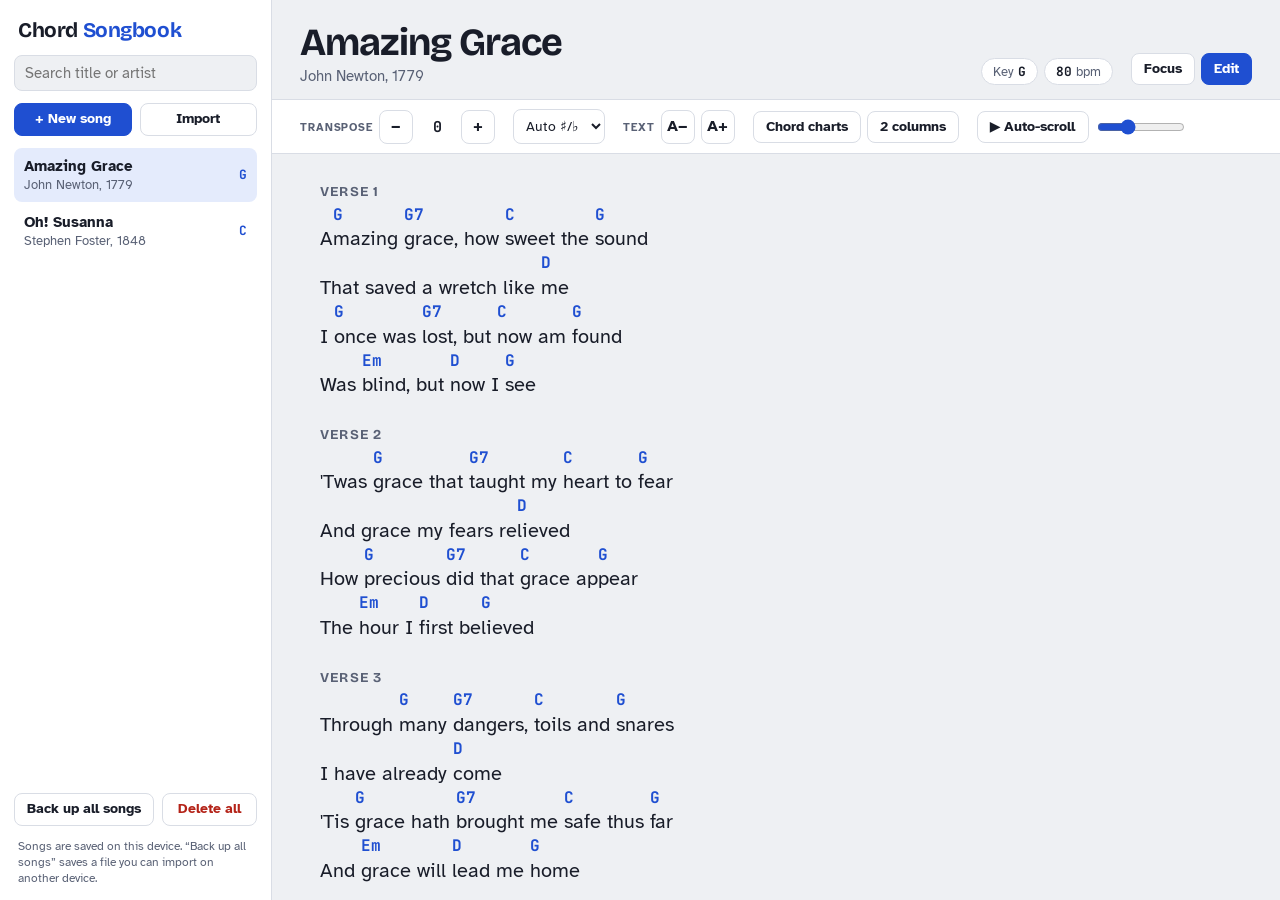
==== commit 3020a572: "Add files via upload" ====
--- a/index.html
+++ b/index.html
@@ -103,6 +103,7 @@
 .label{font-family:var(--f-display);font-weight:700;font-size:.68em;text-transform:uppercase;letter-spacing:.09em;color:var(--muted);margin:0 0 .25em}
 .line{display:flex;flex-wrap:wrap;align-items:flex-end;line-height:1.35}
 .line.plain{display:block;white-space:pre-wrap}
+.wd{display:inline-flex;align-items:flex-end}
 .seg{display:inline-flex;flex-direction:column}
 .ch{font-family:var(--f-chord);font-weight:700;color:var(--accent);font-size:.8em;padding:0 .5em 0 0;line-height:1.35;white-space:pre;border:0;background:none;text-align:left;cursor:pointer;border-radius:3px}
 .ch:hover{text-decoration:underline;text-underline-offset:3px}
@@ -110,6 +111,7 @@
 .ch.blank{visibility:hidden;width:0;padding:0;overflow:hidden}
 .ly{white-space:pre;min-height:1.35em}
 .chords-only .seg{margin-right:1.1em}
+.chords-only .wd{display:contents}
 .chords-only .ly{display:none}
 .sheet-empty{color:var(--muted);font-size:1rem;max-width:36em}
 
@@ -183,7 +185,10 @@
       <input type="file" id="importFile" accept=".cho,.chordpro,.chopro,.crd,.pro,.txt,.json,text/plain,application/json" multiple hidden>
     </div>
     <ul class="song-list" id="songList"></ul>
-    <button class="btn" id="backupBtn">Back up all songs</button>
+    <div class="lib-actions">
+      <button class="btn" id="backupBtn">Back up all songs</button>
+      <button class="btn danger" id="clearBtn">Delete all</button>
+    </div>
     <p class="lib-foot">Songs are saved on this device. “Back up all songs” saves a file you can import on another device.</p>
   </aside>
   <div class="scrim" id="scrim"></div>
@@ -489,6 +494,7 @@
     const has = l.segs.some(s => s.chord);
     if (!has){ cur.html += `<div class="line plain">${esc(l.segs.map(s => s.text).join('')) || '&nbsp;'}</div>`; continue; }
     let h = `<div class="line${l.only ? ' chords-only' : ''}">`;
+    let open1 = false;
     for (const s of l.segs){
       let chHtml;
       if (!s.chord) chHtml = `<span class="ch blank" aria-hidden="true">·</span>`;
@@ -498,8 +504,13 @@
         chHtml = ok ? `<button type="button" class="ch" data-c="${esc(c)}">${esc(prettyChord(c))}</button>`
                     : `<span class="ch na">${esc(s.chord)}</span>`;
       }
+      const prev = l.segs[l.segs.indexOf(s) - 1];
+      const joins = prev && prev.text && !/\s$/.test(prev.text) && s.text && !/^\s/.test(s.text);
+      if (!joins && open1){ h += '</span>'; open1 = false; }
+      if (!open1){ h += '<span class="wd">'; open1 = true; }
       h += `<span class="seg">${chHtml}<span class="ly">${esc(s.text)}</span></span>`;
     }
+    if (open1) h += '</span>';
     cur.html += h + '</div>';
   }
   el.innerHTML = stanzas.filter(s => s.html).map(s => `<div class="stanza${s.chorus ? ' chorus' : ''}">${s.html}</div>`).join('')
@@ -765,32 +776,58 @@
   try { navigator.clipboard.writeText(txt).then(() => toast('Song text copied'), fallback); } catch(e){ fallback(); }
 };
 
+/* Import: a song with the same title and artist is replaced, not duplicated */
+const songKey = text => { const m = parseSong(text).meta; return ((m.title || '') + '|' + (m.artist || '')).toLowerCase().replace(/[^a-z0-9|]+/g, ''); };
+let removedDupes = 0;
+function addOrUpdate(text, prefs){
+  const key = songKey(text);
+  const matches = key === '|' ? [] : state.songs.filter(s => songKey(s.text) === key);
+  const ex = matches[0];
+  if (matches.length > 1){
+    const extra = new Set(matches.slice(1).map(s => s.id));
+    state.songs = state.songs.filter(s => !extra.has(s.id));
+    extra.forEach(id => cache.delete(id));
+    if (extra.has(state.current)) state.current = ex.id;
+    removedDupes += extra.size;
+  }
+  if (ex){
+    if (ex.text === text) return {status:'same', id:ex.id};
+    ex.text = text; cache.delete(ex.id); return {status:'updated', id:ex.id};
+  }
+  const s = {id:uid(), text, prefs:Object.assign(DEF(), prefs || {})};
+  state.songs.push(s); return {status:'new', id:s.id};
+}
 /* Import */
 $('importBtn').onclick = () => $('importFile').click();
 $('importFile').onchange = async e => {
-  const files = [...e.target.files]; let n = 0, dup = 0, lastId = null;
+  const files = [...e.target.files]; let n = 0, upd = 0, dup = 0, lastId = null; removedDupes = 0;
   for (const f of files){
     try {
       let text = await f.text();
       if (/\.json$/i.test(f.name) || /^\s*\{\s*"songbook"/.test(text)){
         const data = JSON.parse(text);
-        const have = new Set(state.songs.map(s => s.text));
         for (const t of (data.songs || [])){
           if (typeof t.text !== 'string') continue;
-          if (have.has(t.text)){ dup++; continue; }
-          const s = {id:uid(), text:t.text, prefs:Object.assign(DEF(), t.prefs || {})};
-          state.songs.push(s); lastId = s.id; n++;
+          const r = addOrUpdate(t.text, t.prefs);
+          if (r.status === 'new') n++; else if (r.status === 'updated') upd++; else dup++;
+          lastId = r.id;
         }
         continue;
       }
       if (!/\{\s*(title|t)\s*:/i.test(text)) text = `{title: ${f.name.replace(/\.[^.]+$/,'')}}\n` + text;
-      const s = {id:uid(), text, prefs:DEF()}; state.songs.push(s); lastId = s.id; n++;
+      const r = addOrUpdate(text); lastId = r.id;
+      if (r.status === 'new') n++; else if (r.status === 'updated') upd++; else dup++;
     } catch(err){}
   }
   e.target.value = '';
   try { cache.clear(); } catch(_){}
   if (lastId){ state.current = lastId; save(); renderAll(); closeLib(); }
-  toast(n ? `Imported ${n} song${n > 1 ? 's' : ''}` + (dup ? ` (${dup} already here)` : '') : dup ? 'Those songs are already in your songbook' : 'Could not read that file');
+  const parts = [];
+  if (n) parts.push(`Added ${n} song${n > 1 ? 's' : ''}`);
+  if (upd) parts.push(`updated ${upd}`);
+  if (dup) parts.push(`${dup} already up to date`);
+  if (removedDupes) parts.push(`removed ${removedDupes} extra cop${removedDupes > 1 ? 'ies' : 'y'}`);
+  toast(parts.length ? parts.join(', ').replace(/^./, c => c.toUpperCase()) : 'Could not read that file');
 };
 
 /* Backup */
@@ -804,6 +841,22 @@
     setTimeout(() => URL.revokeObjectURL(a.href), 4000);
     toast('Backup saved to Downloads');
   } catch(e){ toast('Could not save the backup file'); }
+};
+
+/* Delete all songs (tap twice) */
+let clearTimer = null;
+function disarmClear(){ clearTimeout(clearTimer); const b = $('clearBtn'); b.classList.remove('armed'); b.textContent = 'Delete all'; }
+$('clearBtn').onclick = () => {
+  const b = $('clearBtn');
+  if (!state.songs.length){ toast('Your songbook is already empty'); return; }
+  if (!b.classList.contains('armed')){
+    b.classList.add('armed'); b.textContent = `Tap again: delete ${state.songs.length}`;
+    clearTimer = setTimeout(disarmClear, 4000); return;
+  }
+  disarmClear(); stopScroll();
+  const count = state.songs.length;
+  state.songs = []; state.current = null; cache.clear(); save(); renderAll();
+  toast(`Deleted ${count} songs`);
 };
 
 /* Keep the screen on while scrolling or in Focus mode */
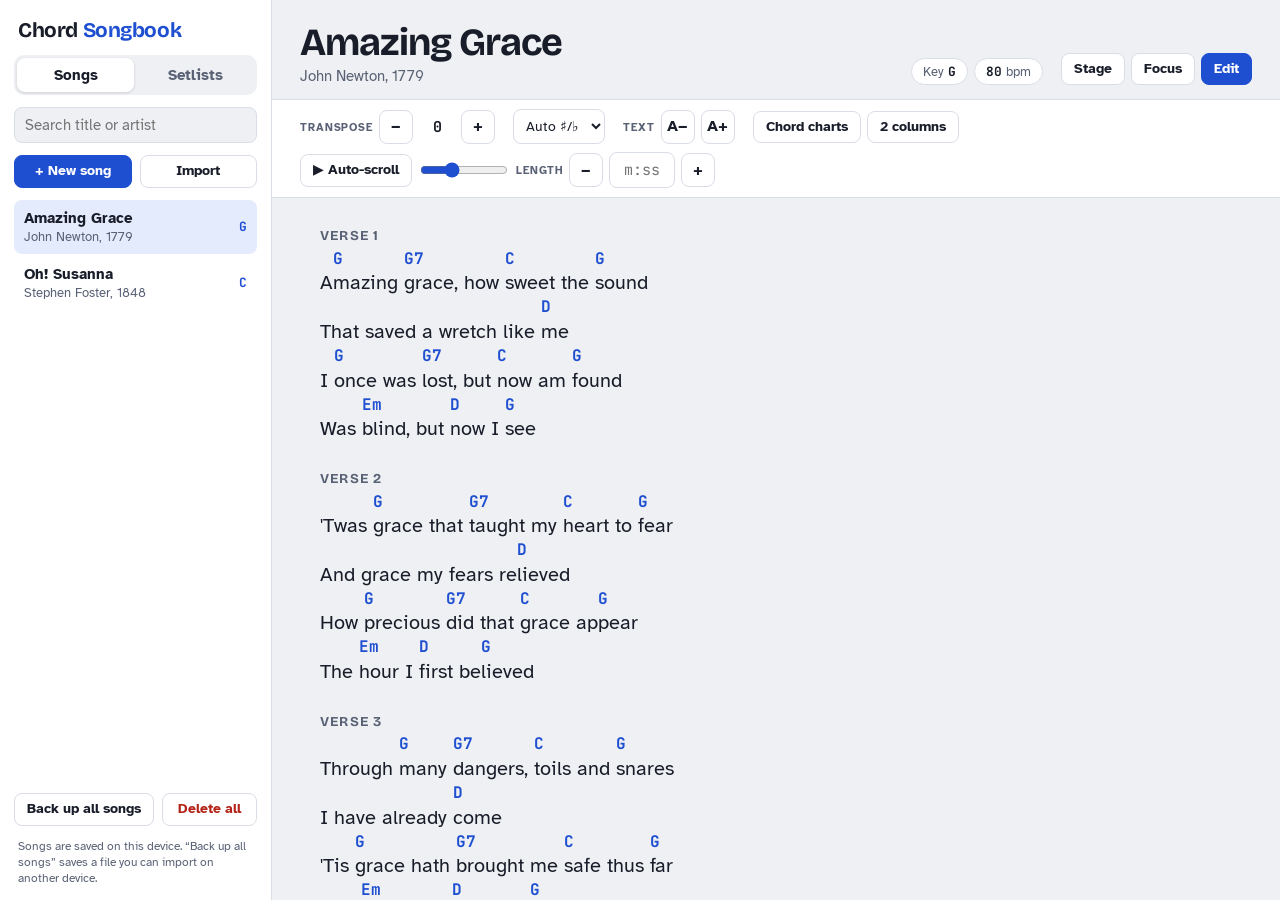
==== commit 0dba8748: "Add files via upload" ====
--- a/index.html
+++ b/index.html
@@ -140,6 +140,55 @@
 .help dt{font-family:var(--f-chord);color:var(--ink);font-size:.8rem;white-space:pre}
 .help dd{margin:0}
 
+/* Library tabs and setlists */
+.tabs{display:flex;background:var(--bg);border-radius:10px;padding:3px;gap:3px}
+.tabs button{flex:1;border:0;background:none;padding:8px;border-radius:8px;font-weight:700;cursor:pointer;color:var(--muted)}
+.tabs button[aria-selected="true"]{background:var(--surface);color:var(--ink);box-shadow:0 1px 3px rgba(0,0,0,.14)}
+.pane,#setsHome,#setDetail{display:flex;flex-direction:column;gap:12px;min-height:0;flex:1}
+#setName{font-family:var(--f-display);font-weight:700;font-size:1.15rem;border:1px solid var(--line);border-radius:8px;padding:8px 10px;background:var(--bg);width:100%}
+.set-songs{list-style:none;margin:0;padding:0;overflow:auto;flex:1;min-height:0;display:flex;flex-direction:column}
+.set-songs li{display:grid;grid-template-columns:1.4em minmax(0,1fr) auto auto;align-items:center;gap:4px;padding:3px 0;border-bottom:1px solid var(--line)}
+.set-songs li.empty-list{display:block;border:0}
+.set-songs .n{font-family:var(--f-chord);color:var(--muted);text-align:right;font-variant-numeric:tabular-nums;font-size:.85rem}
+.ss-open{border:0;background:none;text-align:left;padding:6px;cursor:pointer;border-radius:6px;display:flex;flex-direction:column;min-width:0}
+.ss-open:hover{background:var(--bg)}
+.set-songs li.playing .ss-open{background:var(--accent-soft)}
+.set-songs .ord{display:flex;flex-direction:column;gap:3px}
+.set-songs .btn.sq{width:34px;height:28px;font-size:.7rem}
+.missing{color:var(--danger);font-size:.8rem}
+.btn:disabled{opacity:.38;cursor:default;pointer-events:none}
+.setbar{display:flex;align-items:center;gap:10px 14px;padding:10px 28px;background:var(--accent-soft);border-top:1px solid var(--line)}
+.setbar .big{min-height:48px;padding:10px 18px;font-size:1rem}
+.set-info{flex:1;min-width:0}
+.set-name{font-size:.72rem;text-transform:uppercase;letter-spacing:.08em;color:var(--muted);font-weight:700}
+.set-next{font-weight:700;overflow-wrap:anywhere}
+.modal{position:fixed;inset:0;background:rgba(0,0,0,.45);z-index:50;display:flex;align-items:center;justify-content:center;padding:16px}
+.modal-card{background:var(--surface);border-radius:14px;width:min(520px,100%);max-height:min(760px,100%);display:flex;flex-direction:column;gap:10px;padding:16px;box-shadow:0 20px 60px rgba(0,0,0,.3)}
+.modal-card strong{font-family:var(--f-display);font-size:1.2rem}
+#pickSearch{width:100%;padding:8px 10px;border:1px solid var(--line);border-radius:8px;background:var(--bg)}
+.pick-list{list-style:none;margin:0;padding:0;overflow:auto;flex:1;min-height:0}
+.pick-list label{display:grid;grid-template-columns:auto minmax(0,1fr) auto;gap:1px 12px;align-items:center;padding:9px 6px;border-radius:8px;cursor:pointer}
+.pick-list label:hover{background:var(--bg)}
+.pick-list input{width:22px;height:22px;accent-color:var(--accent);grid-row:1 / 3}
+.pick-list .pa{color:var(--muted);font-size:.84rem;grid-column:2}
+.pick-list .po{grid-row:1 / 3;grid-column:3;font-family:var(--f-chord);color:var(--accent);font-weight:700;font-size:.85rem}
+.modal-foot{display:flex;gap:8px;align-items:center}
+#lenVal{width:4.4em;text-align:center;border:1px solid var(--line);border-radius:8px;padding:7px 4px;background:var(--surface);font-family:var(--f-chord);font-variant-numeric:tabular-nums}
+
+/* Stage mode: one high-contrast look for dark stages, editing locked away */
+:root.stage{--bg:#000;--surface:#0e0e0e;--ink:#ffffff;--muted:#c2c2c2;--line:#2e2e2e;--accent:#ffd43b;--accent-soft:#2b2410;--danger:#ff8a80;color-scheme:dark}
+.stage .app{grid-template-columns:minmax(0,1fr)}
+.stage .lib,.stage .scrim,.stage #openLib,.stage #editBtn,.stage #focusBtn,.stage #diagrams,.stage #endSet{display:none !important}
+.stage .toolbar > .tg:not(#scrollGroup){display:none}
+.stage #scrollGroup > :not(#scrollBtn){display:none}
+.stage #scrollBtn{min-height:48px;font-size:1rem;padding:10px 20px}
+.stage .ch{font-size:.95em;cursor:default}
+.stage .ch:hover{text-decoration:none}
+.stage .song-head{padding-top:14px}
+.stage #stageBtn{border-color:var(--accent);color:var(--accent)}
+.stage #stageBtn.armed{background:var(--accent);color:#000}
+.stage .setbar .btn.primary{color:#000}
+
 .toast{position:fixed;bottom:20px;left:50%;transform:translateX(-50%);background:var(--ink);color:var(--bg);padding:9px 16px;border-radius:8px;font-weight:700;font-size:.9rem;z-index:40;opacity:0;pointer-events:none;transition:opacity .2s}
 .toast.show{opacity:1}
 .scrim{display:none}
@@ -152,6 +201,7 @@
   .only-mobile{display:inline-flex}
   .song-head{padding:16px 16px 10px}
   .toolbar{padding:8px 16px;gap:8px 12px}
+  .setbar{padding:10px 16px;flex-wrap:wrap}
   .tg.end{margin-left:0}
   .scroller{padding:18px 16px 45vh}
   .edit-grid{grid-template-columns:minmax(0,1fr);overflow:auto}
@@ -163,7 +213,9 @@
   .btn{min-height:42px;padding:8px 14px}
   .btn.sq{width:44px;height:44px}
   select{min-height:42px}
-  #search,select,#src{font-size:16px}
+  #search,select,#src,#pickSearch,#lenVal,#setName{font-size:16px}
+  #lenVal{min-height:42px}
+  .set-songs .btn.sq{width:44px;height:34px;min-height:0;padding:0}
   input[type=range]{width:120px}
   .song-list button{padding:12px 10px}
   .lib-foot{padding-bottom:env(safe-area-inset-bottom)}
@@ -178,13 +230,35 @@
       <div class="brand">Chord <span>Songbook</span></div>
       <button class="btn sq only-mobile" id="closeLib" aria-label="Close song list">✕</button>
     </div>
-    <input id="search" type="search" placeholder="Search title or artist" aria-label="Search songs">
-    <div class="lib-actions">
-      <button class="btn primary" id="newSong">+ New song</button>
-      <button class="btn" id="importBtn">Import</button>
-      <input type="file" id="importFile" accept=".cho,.chordpro,.chopro,.crd,.pro,.txt,.json,text/plain,application/json" multiple hidden>
+    <div class="tabs" role="tablist" aria-label="Library">
+      <button role="tab" id="tabSongs" aria-selected="true" aria-controls="paneSongs">Songs</button>
+      <button role="tab" id="tabSets" aria-selected="false" aria-controls="paneSets">Setlists</button>
     </div>
-    <ul class="song-list" id="songList"></ul>
+    <div class="pane" id="paneSongs" role="tabpanel" aria-labelledby="tabSongs">
+      <input id="search" type="search" placeholder="Search title or artist" aria-label="Search songs">
+      <div class="lib-actions">
+        <button class="btn primary" id="newSong">+ New song</button>
+        <button class="btn" id="importBtn">Import</button>
+        <input type="file" id="importFile" accept=".cho,.chordpro,.chopro,.crd,.pro,.txt,.json,text/plain,application/json" multiple hidden>
+      </div>
+      <ul class="song-list" id="songList"></ul>
+    </div>
+    <div class="pane" id="paneSets" role="tabpanel" aria-labelledby="tabSets" hidden>
+      <div id="setsHome">
+        <button class="btn primary" id="newSet">+ New setlist</button>
+        <ul class="song-list" id="setList"></ul>
+      </div>
+      <div id="setDetail" hidden>
+        <button class="btn" id="setBack">‹ All setlists</button>
+        <input id="setName" type="text" aria-label="Setlist name" autocomplete="off">
+        <div class="lib-actions">
+          <button class="btn primary" id="playSet">▶ Play set</button>
+          <button class="btn" id="addToSet">+ Add songs</button>
+        </div>
+        <ol class="set-songs" id="setSongs"></ol>
+        <button class="btn danger" id="deleteSet">Delete setlist</button>
+      </div>
+    </div>
     <div class="lib-actions">
       <button class="btn" id="backupBtn">Back up all songs</button>
       <button class="btn danger" id="clearBtn">Delete all</button>
@@ -196,17 +270,24 @@
   <main class="main">
     <section class="view" id="viewMode">
       <header class="song-head">
-        <button class="btn only-mobile" id="openLib">☰ Songs</button>
+        <button class="btn only-mobile" id="openLib">☰ Library</button>
         <div class="titles">
           <h1 id="songTitle">Untitled</h1>
           <p class="artist" id="songArtist"></p>
         </div>
         <div class="chips" id="chips"></div>
         <div class="tg">
+          <button class="btn" id="stageBtn" aria-pressed="false">Stage</button>
           <button class="btn" id="focusBtn" aria-pressed="false">Focus</button>
           <button class="btn primary" id="editBtn">Edit</button>
         </div>
       </header>
+      <div class="setbar" id="setbar" hidden>
+        <button class="btn big" id="prevSong">◀ Prev</button>
+        <div class="set-info"><div class="set-name" id="setInfo"></div><div class="set-next" id="setNext"></div></div>
+        <button class="btn big primary" id="nextSong">Next ▶</button>
+        <button class="btn sq" id="endSet" aria-label="Leave setlist">✕</button>
+      </div>
       <div class="toolbar" id="toolbar" role="toolbar" aria-label="Song controls">
         <div class="tg"><span class="tl">Transpose</span>
           <button class="btn sq" id="tDown" aria-label="Transpose down a half step">−</button>
@@ -228,8 +309,12 @@
           <button class="btn" id="dgBtn" aria-pressed="false">Chord charts</button>
           <button class="btn" id="colsBtn" aria-pressed="false">2 columns</button>
         </div>
-        <div class="tg"><button class="btn" id="scrollBtn" aria-pressed="false">▶ Auto-scroll</button>
+        <div class="tg" id="scrollGroup"><button class="btn" id="scrollBtn" aria-pressed="false">▶ Auto-scroll</button>
           <input type="range" id="speed" min="1" max="10" value="4" aria-label="Scroll speed">
+          <span class="tl">Length</span>
+          <button class="btn sq" id="lenDown" aria-label="Song length 10 seconds shorter">−</button>
+          <input id="lenVal" type="text" inputmode="numeric" placeholder="m:ss" aria-label="Song length in minutes and seconds" autocomplete="off">
+          <button class="btn sq" id="lenUp" aria-label="Song length 10 seconds longer">+</button>
         </div>
       </div>
       <div class="scroller" id="scroller">
@@ -274,6 +359,14 @@
   </main>
 </div>
 <div class="pop" id="pop" hidden></div>
+<div class="modal" id="picker" hidden role="dialog" aria-modal="true" aria-labelledby="pickTitle">
+  <div class="modal-card">
+    <strong id="pickTitle">Add songs</strong>
+    <input id="pickSearch" type="search" placeholder="Search title or artist" aria-label="Search songs to add">
+    <ul class="pick-list" id="pickList"></ul>
+    <div class="modal-foot"><span class="spacer"></span><button class="btn" id="pickCancel">Cancel</button><button class="btn primary" id="pickDone">Add</button></div>
+  </div>
+</div>
 <div class="toast" id="toast" role="status"></div>
 
 <script>
@@ -581,13 +674,15 @@
 
 /* ---------- State ---------- */
 const STORE = 'chord-songbook.v1';
-const DEF = () => ({t:0, acc:'auto', fs:20, cols:false, dg:false});
+const DEF = () => ({t:0, acc:'auto', fs:20, cols:false, dg:false, dur:null});
 const uid = () => Date.now().toString(36) + Math.random().toString(36).slice(2,7);
 function load(){
   try { const s = JSON.parse(localStorage.getItem(STORE)); if (s && Array.isArray(s.songs)) return s; } catch(e){}
   return {songs: SAMPLES.map((text, i) => ({id:'sample' + i, text, prefs:DEF()})), current:'sample0', speed:4};
 }
 let state = load();
+if (!Array.isArray(state.setlists)) state.setlists = [];
+if (!state.play) state.play = null;
 function save(){ try { localStorage.setItem(STORE, JSON.stringify(state)); } catch(e){} }
 const cache = new Map();
 function parsed(song){
@@ -615,7 +710,13 @@
 }
 $('songList').addEventListener('click', e => {
   const b = e.target.closest('button[data-id]'); if (!b) return;
-  state.current = b.dataset.id; save(); stopScroll(); $('scroller').scrollTop = 0;
+  state.current = b.dataset.id;
+  if (state.play){
+    const ps = getSet(state.play.setId), k = sKey(current());
+    const i = ps ? ps.items.findIndex(it => it.k === k) : -1;
+    if (i >= 0) state.play.pos = i; else state.play = null;
+  }
+  save(); stopScroll(); $('scroller').scrollTop = 0;
   renderAll(); closeLib();
 });
 $('search').addEventListener('input', renderList);
@@ -624,6 +725,15 @@
 function renderView(){
   const song = current();
   const tb = $('toolbar');
+  const sb = $('setbar'), ps = state.play && getSet(state.play.setId);
+  if (ps && ps.items.length){
+    sb.hidden = false;
+    const pos = state.play.pos, np = findPlayable(ps, pos + 1, 1);
+    $('setInfo').textContent = `${ps.name} · ${pos + 1} of ${ps.items.length}`;
+    $('setNext').textContent = np >= 0 ? `Next: ${ps.items[np].t}` : 'Last song of the set';
+    $('prevSong').disabled = findPlayable(ps, pos - 1, -1) < 0;
+    $('nextSong').disabled = np < 0;
+  } else sb.hidden = true;
   if (!song){
     $('songTitle').textContent = 'Your songbook is empty';
     $('songArtist').textContent = '';
@@ -652,12 +762,14 @@
   $('tVal').textContent = pr.t > 0 ? '+' + pr.t : String(pr.t);
   $('acc').value = pr.acc;
   $('colsBtn').setAttribute('aria-pressed', pr.cols);
+  if (document.activeElement !== $('lenVal')) $('lenVal').value = pr.dur ? fmt(pr.dur) : '';
+  $('speed').hidden = !!pr.dur;
   $('dgBtn').setAttribute('aria-pressed', pr.dg);
   const dg = $('diagrams');
   dg.hidden = !pr.dg || !r.used.length;
   if (pr.dg) dg.innerHTML = r.used.map(diagramCard).join('');
 }
-function renderAll(){ renderList(); renderView(); }
+function renderAll(){ renderList(); renderSets(); renderView(); }
 function setPref(fn){ const s = current(); if (!s) return; fn(s.prefs); save(); renderView(); }
 
 $('tUp').onclick = () => setPref(p => p.t = p.t >= 11 ? -11 + (p.t - 11) : p.t + 1);
@@ -673,7 +785,7 @@
 function closePop(){ pop.hidden = true; }
 document.addEventListener('click', e => {
   const b = e.target.closest('.ch[data-c]');
-  if (!b){ if (!e.target.closest('#pop')) closePop(); return; }
+  if (!b || state.stage){ if (!e.target.closest('#pop')) closePop(); return; }
   pop.innerHTML = diagramCard(b.dataset.c);
   pop.hidden = false;
   const r = b.getBoundingClientRect();
@@ -693,11 +805,17 @@
   if (!scrolling) return;
   const sc = $('scroller');
   if (last !== null){
-    const v = +speedEl.value;
-    accum += (6 + v * v * 1.6) * (ts - last) / 1000;
+    const v = +speedEl.value, max = sc.scrollHeight - sc.clientHeight;
+    const song = current(), dur = song && song.prefs.dur;
+    const pxps = dur ? Math.max(1, max) / dur : (6 + v * v * 1.6);
+    accum += pxps * (ts - last) / 1000;
     const whole = Math.floor(accum);
     if (whole > 0){ sc.scrollTop += whole; accum -= whole; }
-    if (sc.scrollTop + sc.clientHeight >= sc.scrollHeight - 1){ stopScroll(); return; }
+    if (dur){
+      const label = '❚❚ Pause · ' + fmt(Math.max(0, (max - sc.scrollTop) / pxps));
+      if ($('scrollBtn').textContent !== label) $('scrollBtn').textContent = label;
+    }
+    if (sc.scrollTop >= max - 1){ stopScroll(); return; }
   }
   last = ts; requestAnimationFrame(step);
 }
@@ -800,7 +918,7 @@
 /* Import */
 $('importBtn').onclick = () => $('importFile').click();
 $('importFile').onchange = async e => {
-  const files = [...e.target.files]; let n = 0, upd = 0, dup = 0, lastId = null; removedDupes = 0;
+  const files = [...e.target.files]; let n = 0, upd = 0, dup = 0, sets = 0, lastId = null; removedDupes = 0;
   for (const f of files){
     try {
       let text = await f.text();
@@ -812,6 +930,14 @@
           if (r.status === 'new') n++; else if (r.status === 'updated') upd++; else dup++;
           lastId = r.id;
         }
+        if (Array.isArray(data.setlists)) for (const sl of data.setlists){
+          if (!sl || !Array.isArray(sl.items)) continue;
+          const name = String(sl.name || 'Setlist');
+          const items = sl.items.filter(it => it && it.k).map(it => ({k:String(it.k), t:String(it.t || ''), a:String(it.a || '')}));
+          const ex = state.setlists.find(x => x.name.toLowerCase() === name.toLowerCase());
+          if (ex) ex.items = items; else state.setlists.push({id:uid(), name, items});
+          sets++;
+        }
         continue;
       }
       if (!/\{\s*(title|t)\s*:/i.test(text)) text = `{title: ${f.name.replace(/\.[^.]+$/,'')}}\n` + text;
@@ -821,18 +947,19 @@
   }
   e.target.value = '';
   try { cache.clear(); } catch(_){}
-  if (lastId){ state.current = lastId; save(); renderAll(); closeLib(); }
+  if (lastId || sets){ if (lastId) state.current = lastId; save(); renderAll(); closeLib(); }
   const parts = [];
   if (n) parts.push(`Added ${n} song${n > 1 ? 's' : ''}`);
   if (upd) parts.push(`updated ${upd}`);
   if (dup) parts.push(`${dup} already up to date`);
+  if (sets) parts.push(`${sets} setlist${sets > 1 ? 's' : ''}`);
   if (removedDupes) parts.push(`removed ${removedDupes} extra cop${removedDupes > 1 ? 'ies' : 'y'}`);
   toast(parts.length ? parts.join(', ').replace(/^./, c => c.toUpperCase()) : 'Could not read that file');
 };
 
 /* Backup */
 $('backupBtn').onclick = () => {
-  const data = JSON.stringify({songbook:1, exported:new Date().toISOString(), songs:state.songs.map(s => ({text:s.text, prefs:s.prefs}))}, null, 2);
+  const data = JSON.stringify({songbook:1, exported:new Date().toISOString(), songs:state.songs.map(s => ({text:s.text, prefs:s.prefs})), setlists:state.setlists.map(s => ({name:s.name, items:s.items}))}, null, 2);
   try {
     const a = document.createElement('a');
     a.href = URL.createObjectURL(new Blob([data], {type:'application/json'}));
@@ -855,14 +982,14 @@
   }
   disarmClear(); stopScroll();
   const count = state.songs.length;
-  state.songs = []; state.current = null; cache.clear(); save(); renderAll();
+  state.songs = []; state.current = null; state.play = null; cache.clear(); save(); renderAll();
   toast(`Deleted ${count} songs`);
 };
 
 /* Keep the screen on while scrolling or in Focus mode */
 let wakeLock = null;
 async function updateWake(){
-  const want = scrolling || $('app').classList.contains('focus');
+  const want = scrolling || state.stage || $('app').classList.contains('focus');
   try {
     if (want && !wakeLock && navigator.wakeLock && document.visibilityState === 'visible'){
       wakeLock = await navigator.wakeLock.request('screen');
@@ -875,13 +1002,210 @@
 /* Page-turner pedals and arrow keys: move one screen at a time */
 function page(dir){
   const sc = $('scroller');
+  if (state.play && !editing){
+    const contentEnd = $('sheet').getBoundingClientRect().bottom <= sc.getBoundingClientRect().bottom + 4;
+    if (dir > 0 && (contentEnd || sc.scrollTop >= sc.scrollHeight - sc.clientHeight - 2)){ setStep(1); return; }
+    if (dir < 0 && sc.scrollTop <= 2){ setStep(-1); return; }
+  }
   sc.scrollBy({top: dir * sc.clientHeight * 0.8, behavior: matchMedia('(prefers-reduced-motion: reduce)').matches ? 'auto' : 'smooth'});
 }
+
+/* ---------- Song length ---------- */
+function fmt(sec){ const t = Math.round(sec); return Math.floor(t / 60) + ':' + String(t % 60).padStart(2, '0'); }
+function parseLen(v){
+  v = v.trim(); if (!v) return null;
+  let m = v.match(/^(\d+)[:.](\d{1,2})$/); if (m) return +m[1] * 60 + +m[2];
+  if (/^\d+$/.test(v)){ const n = +v; return n <= 15 ? n * 60 : n; }
+  return undefined;
+}
+$('lenUp').onclick = () => setPref(p => p.dur = p.dur ? Math.min(1200, p.dur + 10) : 180);
+$('lenDown').onclick = () => setPref(p => p.dur = p.dur ? Math.max(30, p.dur - 10) : 180);
+$('lenVal').addEventListener('change', e => {
+  const v = parseLen(e.target.value);
+  if (v === undefined){ toast('Type the length like 3:30'); e.target.value = ''; renderView(); return; }
+  setPref(p => p.dur = v ? Math.max(20, Math.min(1200, v)) : null);
+  e.target.blur();
+});
+$('lenVal').addEventListener('keydown', e => { if (e.key === 'Enter') e.target.blur(); });
+
+/* ---------- Setlists (stored by title + artist, so they survive re-imports) ---------- */
+const sKey = song => { const m = parsed(song).meta; return ((m.title || '') + '|' + (m.artist || '')).toLowerCase().replace(/[^a-z0-9|]+/g, ''); };
+function songByKey(k){ return state.songs.find(s => sKey(s) === k) || null; }
+const getSet = id => state.setlists.find(s => s.id === id) || null;
+function findPlayable(set, pos, d){
+  for (let p = pos; p >= 0 && p < set.items.length; p += d) if (songByKey(set.items[p].k)) return p;
+  return -1;
+}
+let openSetId = null;
+function setTab(t){
+  $('tabSongs').setAttribute('aria-selected', t === 'songs');
+  $('tabSets').setAttribute('aria-selected', t === 'sets');
+  $('paneSongs').hidden = t !== 'songs'; $('paneSets').hidden = t !== 'sets';
+  renderSets();
+}
+$('tabSongs').onclick = () => setTab('songs');
+$('tabSets').onclick = () => setTab('sets');
+function renderSets(){
+  const set = getSet(openSetId);
+  $('setsHome').hidden = !!set; $('setDetail').hidden = !set;
+  if (!set){
+    $('setList').innerHTML = state.setlists.length ? state.setlists.map(s => {
+      const playing = state.play && state.play.setId === s.id;
+      return `<li><button data-set="${esc(s.id)}" aria-current="${playing}"><span class="sl-title">${esc(s.name)}</span>
+        <span class="sl-key">${s.items.length}</span>
+        <span class="sl-artist">${s.items.length === 1 ? '1 song' : s.items.length + ' songs'}${playing ? ' · now playing' : ''}</span></button></li>`;
+    }).join('') : `<li class="empty-list">No setlists yet. Make one for your next gig.</li>`;
+    return;
+  }
+  if (document.activeElement !== $('setName')) $('setName').value = set.name;
+  const here = state.play && state.play.setId === set.id;
+  $('setSongs').innerHTML = set.items.length ? set.items.map((it, i) => {
+    const ok = !!songByKey(it.k);
+    return `<li class="${here && state.play.pos === i ? 'playing' : ''}"><span class="n">${i + 1}</span>
+      <button class="ss-open" data-i="${i}"><span class="sl-title">${esc(it.t)}</span><span class="sl-artist">${ok ? esc(it.a || ' ') : '<span class="missing">Not in your songbook</span>'}</span></button>
+      <span class="ord"><button class="btn sq" data-up="${i}" aria-label="Move ${esc(it.t)} up"${i === 0 ? ' disabled' : ''}>▲</button>
+      <button class="btn sq" data-down="${i}" aria-label="Move ${esc(it.t)} down"${i === set.items.length - 1 ? ' disabled' : ''}>▼</button></span>
+      <button class="btn sq" data-rm="${i}" aria-label="Remove ${esc(it.t)} from setlist">✕</button></li>`;
+  }).join('') : `<li class="empty-list">This setlist is empty. Tap “Add songs”.</li>`;
+  $('playSet').disabled = !set.items.length;
+}
+$('newSet').onclick = () => {
+  const s = {id:uid(), name:'Setlist ' + (state.setlists.length + 1), items:[]};
+  state.setlists.push(s); save(); openSetId = s.id; renderSets();
+  $('setName').focus(); $('setName').select();
+};
+$('setList').addEventListener('click', e => { const b = e.target.closest('[data-set]'); if (!b) return; openSetId = b.dataset.set; renderSets(); });
+$('setBack').onclick = () => { openSetId = null; renderSets(); };
+$('setName').addEventListener('input', e => { const s = getSet(openSetId); if (!s) return; s.name = e.target.value.trim() || 'Untitled setlist'; save(); renderView(); });
+$('setName').addEventListener('keydown', e => { if (e.key === 'Enter') e.target.blur(); });
+$('setSongs').addEventListener('click', e => {
+  const s = getSet(openSetId), b = e.target.closest('button'); if (!s || !b) return;
+  const here = state.play && state.play.setId === s.id;
+  const move = (i, j) => {
+    const [x] = s.items.splice(i, 1); s.items.splice(j, 0, x);
+    if (here){ const p = state.play.pos; if (p === i) state.play.pos = j; else if (i < p && j >= p) state.play.pos--; else if (i > p && j <= p) state.play.pos++; }
+  };
+  if (b.dataset.up !== undefined) move(+b.dataset.up, +b.dataset.up - 1);
+  else if (b.dataset.down !== undefined) move(+b.dataset.down, +b.dataset.down + 1);
+  else if (b.dataset.rm !== undefined){
+    const i = +b.dataset.rm; s.items.splice(i, 1);
+    if (here){
+      if (state.play.pos > i) state.play.pos--;
+      if (!s.items.length) state.play = null;
+      else if (state.play.pos >= s.items.length) state.play.pos = s.items.length - 1;
+    }
+  }
+  else if (b.dataset.i !== undefined){ playSet(s.id, +b.dataset.i); return; }
+  else return;
+  save(); renderSets(); renderView();
+});
+let setDelTimer = null;
+function disarmSetDel(){ clearTimeout(setDelTimer); const b = $('deleteSet'); b.classList.remove('armed'); b.textContent = 'Delete setlist'; }
+$('deleteSet').onclick = () => {
+  const b = $('deleteSet');
+  if (!b.classList.contains('armed')){ b.classList.add('armed'); b.textContent = 'Tap again to delete'; setDelTimer = setTimeout(disarmSetDel, 3500); return; }
+  disarmSetDel();
+  state.setlists = state.setlists.filter(s => s.id !== openSetId);
+  if (state.play && state.play.setId === openSetId) state.play = null;
+  openSetId = null; save(); renderAll(); toast('Setlist deleted');
+};
+function playSet(id, pos){
+  const s = getSet(id); if (!s || !s.items.length) return;
+  const p = findPlayable(s, pos, 1);
+  if (p < 0){ toast('None of these songs are in your songbook'); return; }
+  state.play = {setId:id, pos:p}; showSetSong(); closeLib();
+}
+function showSetSong(){
+  const s = state.play && getSet(state.play.setId);
+  if (!s){ state.play = null; save(); renderAll(); return; }
+  const song = songByKey(s.items[state.play.pos].k);
+  stopScroll(); $('scroller').scrollTop = 0;
+  if (song) state.current = song.id;
+  save(); renderAll();
+}
+function setStep(d){
+  const s = state.play && getSet(state.play.setId); if (!s) return;
+  const p = findPlayable(s, state.play.pos + d, d);
+  if (p < 0){ toast(d > 0 ? 'That was the last song of the set' : 'This is the first song of the set'); return; }
+  state.play.pos = p; showSetSong();
+}
+$('playSet').onclick = () => playSet(openSetId, 0);
+$('prevSong').onclick = () => setStep(-1);
+$('nextSong').onclick = () => setStep(1);
+$('endSet').onclick = () => { state.play = null; save(); renderAll(); };
+
+/* Song picker */
+let picked = [];
+function openPicker(){
+  const s = getSet(openSetId); if (!s) return;
+  picked = []; $('pickSearch').value = ''; $('pickTitle').textContent = `Add songs to ${s.name}`;
+  renderPicker(); $('picker').hidden = false; closeLib(); $('pickSearch').focus();
+}
+function renderPicker(){
+  const s = getSet(openSetId); if (!s) return;
+  const inSet = new Set(s.items.map(it => it.k));
+  const q = $('pickSearch').value.trim().toLowerCase();
+  const items = state.songs.map(x => ({x, m:parsed(x).meta, k:sKey(x)}))
+    .filter(({m}) => !q || ((m.title || '') + ' ' + (m.artist || '')).toLowerCase().includes(q))
+    .sort((a,b) => (a.m.title || '').localeCompare(b.m.title || ''));
+  $('pickList').innerHTML = items.length ? items.map(({x,m,k}) => {
+    const already = inSet.has(k), o = picked.indexOf(x.id);
+    return `<li><label><input type="checkbox" data-id="${esc(x.id)}"${already || o >= 0 ? ' checked' : ''}${already ? ' disabled' : ''}>
+      <span class="sl-title">${esc(m.title || 'Untitled')}</span><span class="po">${already ? 'In set' : o >= 0 ? '#' + (s.items.length + o + 1) : ''}</span>
+      <span class="pa">${esc(m.artist || ' ')}</span></label></li>`;
+  }).join('') : '<li class="empty-list">No songs match.</li>';
+  updatePickCount();
+}
+function updatePickCount(){
+  const s = getSet(openSetId); if (!s) return;
+  $('pickList').querySelectorAll('input[data-id]:not(:disabled)').forEach(c => {
+    const o = picked.indexOf(c.dataset.id);
+    c.closest('label').querySelector('.po').textContent = o >= 0 ? '#' + (s.items.length + o + 1) : '';
+  });
+  $('pickDone').textContent = picked.length ? `Add ${picked.length} song${picked.length > 1 ? 's' : ''}` : 'Add';
+  $('pickDone').disabled = !picked.length;
+}
+$('pickList').addEventListener('change', e => {
+  const c = e.target.closest('input[data-id]'); if (!c) return;
+  if (c.checked){ if (!picked.includes(c.dataset.id)) picked.push(c.dataset.id); }
+  else picked = picked.filter(id => id !== c.dataset.id);
+  updatePickCount();
+});
+$('pickSearch').addEventListener('input', renderPicker);
+$('pickCancel').onclick = () => { $('picker').hidden = true; };
+$('picker').addEventListener('click', e => { if (e.target === $('picker')) $('picker').hidden = true; });
+$('addToSet').onclick = openPicker;
+$('pickDone').onclick = () => {
+  const s = getSet(openSetId); if (!s) return;
+  for (const id of picked){
+    const x = state.songs.find(y => y.id === id); if (!x) continue;
+    const m = parsed(x).meta; s.items.push({k:sKey(x), t:m.title || 'Untitled', a:m.artist || ''});
+  }
+  $('picker').hidden = true; save(); renderSets(); renderView();
+  toast(`Added ${picked.length} song${picked.length > 1 ? 's' : ''} to ${s.name}`);
+  if (matchMedia('(max-width: 760px)').matches) openLib();
+};
+
+/* ---------- Stage mode ---------- */
+let stageTimer = null;
+function applyStage(){
+  document.documentElement.classList.toggle('stage', !!state.stage);
+  const b = $('stageBtn'); b.classList.remove('armed');
+  b.textContent = state.stage ? 'Exit stage' : 'Stage';
+  b.setAttribute('aria-pressed', !!state.stage);
+  updateWake();
+}
+$('stageBtn').onclick = () => {
+  const b = $('stageBtn');
+  if (!state.stage){ state.stage = true; save(); closePop(); closeLib(); applyStage(); toast('Stage mode on. Tap “Exit stage” twice to leave'); return; }
+  if (!b.classList.contains('armed')){ b.classList.add('armed'); b.textContent = 'Tap again to exit'; stageTimer = setTimeout(applyStage, 3000); return; }
+  clearTimeout(stageTimer); state.stage = false; save(); applyStage();
+};
 
 /* Keyboard */
 document.addEventListener('keydown', e => {
-  if (e.key === 'Escape'){ closePop(); closeLib(); if ($('app').classList.contains('focus')) setFocus(false); return; }
-  if (editing || e.ctrlKey || e.metaKey || e.altKey) return;
+  if (e.key === 'Escape'){ closePop(); closeLib(); $('picker').hidden = true; if ($('app').classList.contains('focus')) setFocus(false); return; }
+  if (editing || !$('picker').hidden || e.ctrlKey || e.metaKey || e.altKey) return;
   if (e.target.closest('input,textarea,select')) return;
   if (e.key === ' ' && !e.target.closest('button')){ e.preventDefault(); if (current()) (scrolling ? stopScroll() : startScroll()); }
   else if (e.key === '+' || e.key === '='){ $('tUp').click(); }
@@ -897,6 +1221,7 @@
 function toast(msg){ const t = $('toast'); t.textContent = msg; t.classList.add('show'); clearTimeout(toastTimer); toastTimer = setTimeout(() => t.classList.remove('show'), 2200); }
 
 if (!current() && state.songs.length) state.current = state.songs[0].id;
+applyStage();
 renderAll();
 
 if ('serviceWorker' in navigator && (location.protocol === 'https:' || location.hostname === 'localhost')){
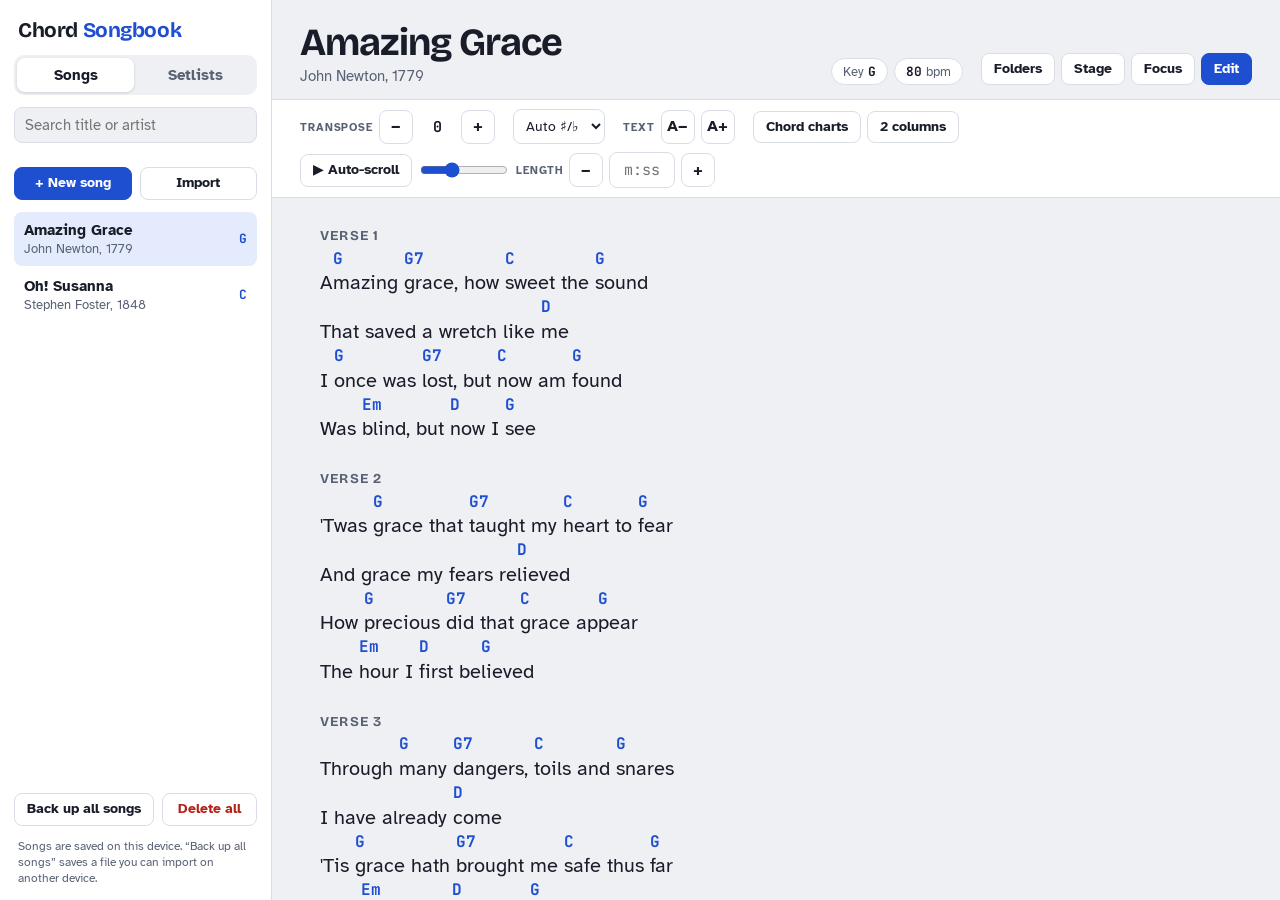
==== commit 89f8c277: "Add files via upload" ====
--- a/index.html
+++ b/index.html
@@ -175,10 +175,26 @@
 .modal-foot{display:flex;gap:8px;align-items:center}
 #lenVal{width:4.4em;text-align:center;border:1px solid var(--line);border-radius:8px;padding:7px 4px;background:var(--surface);font-family:var(--f-chord);font-variant-numeric:tabular-nums}
 
+/* Folders */
+.fchips{display:flex;flex-wrap:wrap;gap:6px}
+.fchip{border:1px solid var(--line);background:var(--surface);border-radius:999px;padding:5px 11px;font-size:.82rem;font-weight:700;color:var(--muted);cursor:pointer;line-height:1.2}
+.fchip b{font-family:var(--f-chord);font-weight:500;margin-left:4px;font-size:.78rem}
+.fchip[aria-pressed="true"]{background:var(--accent-soft);border-color:var(--accent);color:var(--accent)}
+.ftags{display:flex;flex-wrap:wrap;gap:6px;margin-top:8px}
+.ftags:empty{display:none}
+.ftag{border:0;font-size:.75rem;background:var(--accent-soft);color:var(--accent);border-radius:999px;padding:3px 10px;font-weight:700;cursor:pointer}
+.fm-sub{margin:0;color:var(--muted);font-size:.9rem}
+.fm-new{display:flex;gap:8px}
+#fmNew{flex:1;min-width:0;padding:8px 10px;border:1px solid var(--line);border-radius:8px;background:var(--bg)}
+.fm-err{margin:0;color:var(--danger);font-size:.85rem}
+#fmList li{display:flex;align-items:center;gap:6px}
+#fmList label{flex:1}
+.fm-del.armed{background:var(--danger);border-color:var(--danger);color:var(--surface)}
+
 /* Stage mode: one high-contrast look for dark stages, editing locked away */
 :root.stage{--bg:#000;--surface:#0e0e0e;--ink:#ffffff;--muted:#c2c2c2;--line:#2e2e2e;--accent:#ffd43b;--accent-soft:#2b2410;--danger:#ff8a80;color-scheme:dark}
 .stage .app{grid-template-columns:minmax(0,1fr)}
-.stage .lib,.stage .scrim,.stage #openLib,.stage #editBtn,.stage #focusBtn,.stage #diagrams,.stage #endSet{display:none !important}
+.stage .lib,.stage .scrim,.stage #openLib,.stage #editBtn,.stage #folderBtn,.stage #focusBtn,.stage #diagrams,.stage #endSet{display:none !important}
 .stage .toolbar > .tg:not(#scrollGroup){display:none}
 .stage #scrollGroup > :not(#scrollBtn){display:none}
 .stage #scrollBtn{min-height:48px;font-size:1rem;padding:10px 20px}
@@ -202,6 +218,10 @@
   .song-head{padding:16px 16px 10px}
   .toolbar{padding:8px 16px;gap:8px 12px}
   .setbar{padding:10px 16px;flex-wrap:wrap}
+  .tg{flex-wrap:wrap;min-width:0}
+  .toolbar{min-width:0}
+  .main{overflow-x:hidden}
+  .modal-card{max-width:100%}
   .tg.end{margin-left:0}
   .scroller{padding:18px 16px 45vh}
   .edit-grid{grid-template-columns:minmax(0,1fr);overflow:auto}
@@ -213,7 +233,8 @@
   .btn{min-height:42px;padding:8px 14px}
   .btn.sq{width:44px;height:44px}
   select{min-height:42px}
-  #search,select,#src,#pickSearch,#lenVal,#setName{font-size:16px}
+  #search,select,#src,#pickSearch,#lenVal,#setName,#fmNew{font-size:16px}
+  .fchip{padding:8px 13px}
   #lenVal{min-height:42px}
   .set-songs .btn.sq{width:44px;height:34px;min-height:0;padding:0}
   input[type=range]{width:120px}
@@ -236,6 +257,7 @@
     </div>
     <div class="pane" id="paneSongs" role="tabpanel" aria-labelledby="tabSongs">
       <input id="search" type="search" placeholder="Search title or artist" aria-label="Search songs">
+      <div class="fchips" id="folderChips" role="group" aria-label="Filter by folder"></div>
       <div class="lib-actions">
         <button class="btn primary" id="newSong">+ New song</button>
         <button class="btn" id="importBtn">Import</button>
@@ -274,9 +296,11 @@
         <div class="titles">
           <h1 id="songTitle">Untitled</h1>
           <p class="artist" id="songArtist"></p>
+          <div class="ftags" id="ftags"></div>
         </div>
         <div class="chips" id="chips"></div>
         <div class="tg">
+          <button class="btn" id="folderBtn">Folders</button>
           <button class="btn" id="stageBtn" aria-pressed="false">Stage</button>
           <button class="btn" id="focusBtn" aria-pressed="false">Focus</button>
           <button class="btn primary" id="editBtn">Edit</button>
@@ -363,8 +387,19 @@
   <div class="modal-card">
     <strong id="pickTitle">Add songs</strong>
     <input id="pickSearch" type="search" placeholder="Search title or artist" aria-label="Search songs to add">
+    <div class="fchips" id="pickChips" role="group" aria-label="Filter by folder"></div>
     <ul class="pick-list" id="pickList"></ul>
     <div class="modal-foot"><span class="spacer"></span><button class="btn" id="pickCancel">Cancel</button><button class="btn primary" id="pickDone">Add</button></div>
+  </div>
+</div>
+<div class="modal" id="folderModal" hidden role="dialog" aria-modal="true" aria-labelledby="fmTitle">
+  <div class="modal-card">
+    <strong id="fmTitle">Folders</strong>
+    <p class="fm-sub" id="fmSub"></p>
+    <ul class="pick-list" id="fmList"></ul>
+    <div class="fm-new"><input id="fmNew" type="text" placeholder="New folder name" aria-label="New folder name" autocomplete="off"><button class="btn" id="fmAdd">Add folder</button></div>
+    <p class="fm-err" id="fmErr" hidden>Type a folder name first</p>
+    <div class="modal-foot"><span class="spacer"></span><button class="btn" id="fmSkip">Skip</button><button class="btn primary" id="fmDone">Done</button></div>
   </div>
 </div>
 <div class="toast" id="toast" role="status"></div>
@@ -683,6 +718,9 @@
 let state = load();
 if (!Array.isArray(state.setlists)) state.setlists = [];
 if (!state.play) state.play = null;
+if (!Array.isArray(state.folders)) state.folders = [];
+if (!state.folderMap || typeof state.folderMap !== 'object') state.folderMap = {};
+if (!state.filter) state.filter = 'All';
 function save(){ try { localStorage.setItem(STORE, JSON.stringify(state)); } catch(e){} }
 const cache = new Map();
 function parsed(song){
@@ -696,8 +734,11 @@
 /* ---------- Library ---------- */
 function renderList(){
   const q = $('search').value.trim().toLowerCase();
+  if (state.filter !== 'All' && !state.folders.includes(state.filter)) state.filter = 'All';
+  $('folderChips').innerHTML = chipsHtml(state.filter);
   const items = state.songs
     .map(s => ({s, p:parsed(s)}))
+    .filter(({s}) => inFolder(s, state.filter))
     .filter(({p}) => !q || ((p.meta.title || '') + ' ' + (p.meta.artist || '')).toLowerCase().includes(q))
     .sort((a,b) => (a.p.meta.title || 'Untitled').localeCompare(b.p.meta.title || 'Untitled'));
   $('songList').innerHTML = items.length ? items.map(({s,p}) => {
@@ -706,7 +747,7 @@
       <span class="sl-title">${esc(p.meta.title || 'Untitled')}</span>
       <span class="sl-key">${esc(k)}</span>
       <span class="sl-artist">${esc(p.meta.artist || ' ')}</span></button></li>`;
-  }).join('') : `<li class="empty-list">${state.songs.length ? 'No songs match.' : 'No songs yet. Add one with “New song”.'}</li>`;
+  }).join('') : `<li class="empty-list">${!state.songs.length ? 'No songs yet. Add one with “New song”.' : state.filter !== 'All' && !q ? 'This folder is empty. Open a song and tap “Folders” to add it.' : 'No songs match.'}</li>`;
 }
 $('songList').addEventListener('click', e => {
   const b = e.target.closest('button[data-id]'); if (!b) return;
@@ -720,6 +761,7 @@
   renderAll(); closeLib();
 });
 $('search').addEventListener('input', renderList);
+$('folderChips').addEventListener('click', e => { const b = e.target.closest('[data-f]'); if (!b) return; state.filter = b.dataset.f; save(); renderList(); });
 
 /* ---------- View ---------- */
 function renderView(){
@@ -738,12 +780,13 @@
     $('songTitle').textContent = 'Your songbook is empty';
     $('songArtist').textContent = '';
     $('chips').innerHTML = '';
-    tb.hidden = true; $('diagrams').hidden = true; $('editBtn').hidden = true; $('focusBtn').hidden = true;
+    tb.hidden = true; $('diagrams').hidden = true; $('editBtn').hidden = true; $('focusBtn').hidden = true; $('folderBtn').hidden = true; $('ftags').innerHTML = '';
     $('sheet').className = 'sheet';
     $('sheet').innerHTML = `<p class="sheet-empty">Choose “New song” to type or paste one in, or “Import file” to load a .cho or .txt chord sheet.</p>`;
     return;
   }
-  tb.hidden = false; $('editBtn').hidden = false; $('focusBtn').hidden = false;
+  tb.hidden = false; $('editBtn').hidden = false; $('focusBtn').hidden = false; $('folderBtn').hidden = false;
+  $('ftags').innerHTML = foldersOf(song).map(f => `<button class="ftag" data-f="${esc(f)}" aria-label="Show folder ${esc(f)}">${esc(f)}</button>`).join('');
   const p = parsed(song), pr = song.prefs;
   $('songTitle').textContent = p.meta.title || 'Untitled';
   $('songArtist').textContent = p.meta.artist || '';
@@ -868,8 +911,16 @@
 $('cancelBtn').onclick = closeEditor;
 $('saveBtn').onclick = () => {
   const {song, isNew} = editing;
+  const oldKey = isNew ? null : sKey(song);
   song.text = $('src').value;
   if (isNew) state.songs.push(song);
+  const newKey = sKey(song);
+  if (oldKey && oldKey !== newKey){
+    if (state.folderMap[oldKey]){ state.folderMap[newKey] = state.folderMap[oldKey]; delete state.folderMap[oldKey]; }
+    const m = parsed(song).meta;
+    state.setlists.forEach(sl => sl.items.forEach(it => { if (it.k === oldKey){ it.k = newKey; it.t = m.title || 'Untitled'; it.a = m.artist || ''; } }));
+  }
+  if (isNew && state.filter !== 'All') setFolders(song, [...new Set([...foldersOf(song), state.filter])]);
   state.current = song.id; save();
   $('scroller').scrollTop = 0;
   closeEditor(); toast('Saved');
@@ -918,7 +969,7 @@
 /* Import */
 $('importBtn').onclick = () => $('importFile').click();
 $('importFile').onchange = async e => {
-  const files = [...e.target.files]; let n = 0, upd = 0, dup = 0, sets = 0, lastId = null; removedDupes = 0;
+  const files = [...e.target.files]; let n = 0, upd = 0, dup = 0, sets = 0, lastId = null, fromBackup = false; removedDupes = 0; const touched = [];
   for (const f of files){
     try {
       let text = await f.text();
@@ -928,7 +979,19 @@
           if (typeof t.text !== 'string') continue;
           const r = addOrUpdate(t.text, t.prefs);
           if (r.status === 'new') n++; else if (r.status === 'updated') upd++; else dup++;
-          lastId = r.id;
+          lastId = r.id; touched.push(r.id);
+        }
+        if (Array.isArray(data.folders)){
+          fromBackup = true;
+          for (const f of data.folders) if (typeof f === 'string' && f.trim() && !folderNamed(f)) state.folders.push(f.trim());
+        }
+        if (data.folderMap && typeof data.folderMap === 'object'){
+          fromBackup = true;
+          for (const [k, list] of Object.entries(data.folderMap)){
+            if (!Array.isArray(list)) continue;
+            const names = list.map(f => folderNamed(f)).filter(Boolean);
+            if (names.length) state.folderMap[k] = [...new Set([...(state.folderMap[k] || []), ...names])];
+          }
         }
         if (Array.isArray(data.setlists)) for (const sl of data.setlists){
           if (!sl || !Array.isArray(sl.items)) continue;
@@ -941,7 +1004,7 @@
         continue;
       }
       if (!/\{\s*(title|t)\s*:/i.test(text)) text = `{title: ${f.name.replace(/\.[^.]+$/,'')}}\n` + text;
-      const r = addOrUpdate(text); lastId = r.id;
+      const r = addOrUpdate(text); lastId = r.id; touched.push(r.id);
       if (r.status === 'new') n++; else if (r.status === 'updated') upd++; else dup++;
     } catch(err){}
   }
@@ -955,11 +1018,12 @@
   if (sets) parts.push(`${sets} setlist${sets > 1 ? 's' : ''}`);
   if (removedDupes) parts.push(`removed ${removedDupes} extra cop${removedDupes > 1 ? 'ies' : 'y'}`);
   toast(parts.length ? parts.join(', ').replace(/^./, c => c.toUpperCase()) : 'Could not read that file');
+  if (touched.length && !fromBackup) setTimeout(() => openFolderModal('import', [...new Set(touched)]), 400);
 };
 
 /* Backup */
 $('backupBtn').onclick = () => {
-  const data = JSON.stringify({songbook:1, exported:new Date().toISOString(), songs:state.songs.map(s => ({text:s.text, prefs:s.prefs})), setlists:state.setlists.map(s => ({name:s.name, items:s.items}))}, null, 2);
+  const data = JSON.stringify({songbook:1, exported:new Date().toISOString(), songs:state.songs.map(s => ({text:s.text, prefs:s.prefs})), setlists:state.setlists.map(s => ({name:s.name, items:s.items})), folders:state.folders, folderMap:state.folderMap}, null, 2);
   try {
     const a = document.createElement('a');
     a.href = URL.createObjectURL(new Blob([data], {type:'application/json'}));
@@ -1135,10 +1199,11 @@
 $('endSet').onclick = () => { state.play = null; save(); renderAll(); };
 
 /* Song picker */
-let picked = [];
+let picked = [], pickFilter = 'All';
+$('pickChips').addEventListener('click', e => { const b = e.target.closest('[data-f]'); if (!b) return; pickFilter = b.dataset.f; renderPicker(); });
 function openPicker(){
   const s = getSet(openSetId); if (!s) return;
-  picked = []; $('pickSearch').value = ''; $('pickTitle').textContent = `Add songs to ${s.name}`;
+  picked = []; pickFilter = state.filter; $('pickSearch').value = ''; $('pickTitle').textContent = `Add songs to ${s.name}`;
   renderPicker(); $('picker').hidden = false; closeLib(); $('pickSearch').focus();
 }
 function renderPicker(){
@@ -1146,8 +1211,10 @@
   const inSet = new Set(s.items.map(it => it.k));
   const q = $('pickSearch').value.trim().toLowerCase();
   const items = state.songs.map(x => ({x, m:parsed(x).meta, k:sKey(x)}))
+    .filter(({x}) => inFolder(x, pickFilter))
     .filter(({m}) => !q || ((m.title || '') + ' ' + (m.artist || '')).toLowerCase().includes(q))
     .sort((a,b) => (a.m.title || '').localeCompare(b.m.title || ''));
+  $('pickChips').innerHTML = chipsHtml(pickFilter);
   $('pickList').innerHTML = items.length ? items.map(({x,m,k}) => {
     const already = inSet.has(k), o = picked.indexOf(x.id);
     return `<li><label><input type="checkbox" data-id="${esc(x.id)}"${already || o >= 0 ? ' checked' : ''}${already ? ' disabled' : ''}>
@@ -1186,6 +1253,93 @@
   if (matchMedia('(max-width: 760px)').matches) openLib();
 };
 
+/* ---------- Folders (stored by title + artist, so they survive re-imports) ---------- */
+const folderNamed = name => state.folders.find(f => f.toLowerCase() === String(name).trim().toLowerCase()) || null;
+const foldersOf = song => (state.folderMap[sKey(song)] || []).filter(f => state.folders.includes(f));
+function setFolders(song, list){ const k = sKey(song); if (list.length) state.folderMap[k] = list; else delete state.folderMap[k]; }
+const inFolder = (song, f) => f === 'All' || foldersOf(song).includes(f);
+function folderCount(f){ return state.songs.filter(s => inFolder(s, f)).length; }
+function chipsHtml(active){
+  if (!state.folders.length) return '';
+  return ['All', ...state.folders].map(f => `<button class="fchip" data-f="${esc(f)}" aria-pressed="${f === active}">${esc(f)}<b>${folderCount(f)}</b></button>`).join('');
+}
+$('ftags').addEventListener('click', e => {
+  const b = e.target.closest('[data-f]'); if (!b || state.stage) return;
+  state.filter = b.dataset.f; save(); setTab('songs'); renderList(); openLib();
+});
+let fm = {mode:'song', ids:[], pick:new Set()};
+function openFolderModal(mode, ids){
+  fm = {mode, ids: ids || [], pick:new Set()};
+  closePop(); closeLib();
+  $('fmNew').value = ''; $('fmErr').hidden = true;
+  if (mode === 'song'){
+    const s = current(); if (!s) return;
+    $('fmTitle').textContent = `Folders for ${parsed(s).meta.title || 'this song'}`;
+    $('fmSub').textContent = 'Tick every folder this song belongs in.';
+    $('fmSkip').hidden = true; $('fmDone').textContent = 'Done';
+  } else {
+    $('fmTitle').textContent = `File ${ids.length} imported song${ids.length > 1 ? 's' : ''}?`;
+    $('fmSub').textContent = 'Tick one or more folders to put them all in, or skip.';
+    $('fmSkip').hidden = false; $('fmDone').textContent = 'File songs';
+  }
+  renderFolderModal(); $('folderModal').hidden = false;
+}
+function renderFolderModal(){
+  const song = fm.mode === 'song' ? current() : null;
+  const mine = song ? foldersOf(song) : [];
+  $('fmList').innerHTML = state.folders.length ? state.folders.map(f => {
+    const on = song ? mine.includes(f) : fm.pick.has(f);
+    return `<li><label><input type="checkbox" data-f="${esc(f)}"${on ? ' checked' : ''}><span class="sl-title">${esc(f)}</span><span class="po">${folderCount(f)}</span></label>${song ? `<button class="btn sq fm-del" data-del="${esc(f)}" aria-label="Delete folder ${esc(f)}">✕</button>` : ''}</li>`;
+  }).join('') : '<li class="empty-list">No folders yet. Name your first one below.</li>';
+}
+$('fmList').addEventListener('change', e => {
+  const c = e.target.closest('input[data-f]'); if (!c) return;
+  const f = c.dataset.f;
+  if (fm.mode === 'song'){
+    const s = current(); if (!s) return;
+    const list = foldersOf(s);
+    setFolders(s, c.checked ? [...new Set([...list, f])] : list.filter(x => x !== f));
+    save(); renderList(); renderView(); renderFolderModal();
+  } else { c.checked ? fm.pick.add(f) : fm.pick.delete(f); }
+});
+let fmDelTimer = null;
+$('fmList').addEventListener('click', e => {
+  const b = e.target.closest('[data-del]'); if (!b) return;
+  if (!b.classList.contains('armed')){
+    $('fmList').querySelectorAll('.fm-del.armed').forEach(x => { x.classList.remove('armed'); x.textContent = '✕'; });
+    b.classList.add('armed'); b.textContent = 'Delete?'; clearTimeout(fmDelTimer);
+    fmDelTimer = setTimeout(() => { b.classList.remove('armed'); b.textContent = '✕'; }, 3500); return;
+  }
+  const f = b.dataset.del;
+  state.folders = state.folders.filter(x => x !== f);
+  for (const k of Object.keys(state.folderMap)){ state.folderMap[k] = state.folderMap[k].filter(x => x !== f); if (!state.folderMap[k].length) delete state.folderMap[k]; }
+  if (state.filter === f) state.filter = 'All';
+  save(); renderAll(); renderFolderModal(); toast(`Folder “${f}” deleted. Its songs are still in your songbook`);
+});
+function addFolderFromInput(){
+  const name = $('fmNew').value.trim();
+  if (!name){ $('fmErr').hidden = false; $('fmNew').focus(); return; }
+  const f = folderNamed(name) || (state.folders.push(name), name);
+  if (fm.mode === 'song'){ const s = current(); if (s) setFolders(s, [...new Set([...foldersOf(s), f])]); }
+  else fm.pick.add(f);
+  $('fmNew').value = ''; save(); renderAll(); renderFolderModal();
+}
+$('fmAdd').onclick = addFolderFromInput;
+$('fmNew').addEventListener('keydown', e => { if (e.key === 'Enter'){ e.preventDefault(); addFolderFromInput(); } });
+$('fmNew').addEventListener('input', () => { $('fmErr').hidden = true; });
+$('fmSkip').onclick = () => { $('folderModal').hidden = true; };
+$('fmDone').onclick = () => {
+  if (fm.mode === 'import' && fm.pick.size){
+    const songs = fm.ids.map(id => state.songs.find(s => s.id === id)).filter(Boolean);
+    songs.forEach(s => setFolders(s, [...new Set([...foldersOf(s), ...fm.pick])]));
+    save(); renderAll();
+    toast(`Filed ${songs.length} song${songs.length > 1 ? 's' : ''} in ${[...fm.pick].join(', ')}`);
+  }
+  $('folderModal').hidden = true;
+};
+$('folderModal').addEventListener('click', e => { if (e.target === $('folderModal')) $('folderModal').hidden = true; });
+$('folderBtn').onclick = () => openFolderModal('song');
+
 /* ---------- Stage mode ---------- */
 let stageTimer = null;
 function applyStage(){
@@ -1204,8 +1358,8 @@
 
 /* Keyboard */
 document.addEventListener('keydown', e => {
-  if (e.key === 'Escape'){ closePop(); closeLib(); $('picker').hidden = true; if ($('app').classList.contains('focus')) setFocus(false); return; }
-  if (editing || !$('picker').hidden || e.ctrlKey || e.metaKey || e.altKey) return;
+  if (e.key === 'Escape'){ closePop(); closeLib(); $('picker').hidden = true; $('folderModal').hidden = true; if ($('app').classList.contains('focus')) setFocus(false); return; }
+  if (editing || !$('picker').hidden || !$('folderModal').hidden || e.ctrlKey || e.metaKey || e.altKey) return;
   if (e.target.closest('input,textarea,select')) return;
   if (e.key === ' ' && !e.target.closest('button')){ e.preventDefault(); if (current()) (scrolling ? stopScroll() : startScroll()); }
   else if (e.key === '+' || e.key === '='){ $('tUp').click(); }
